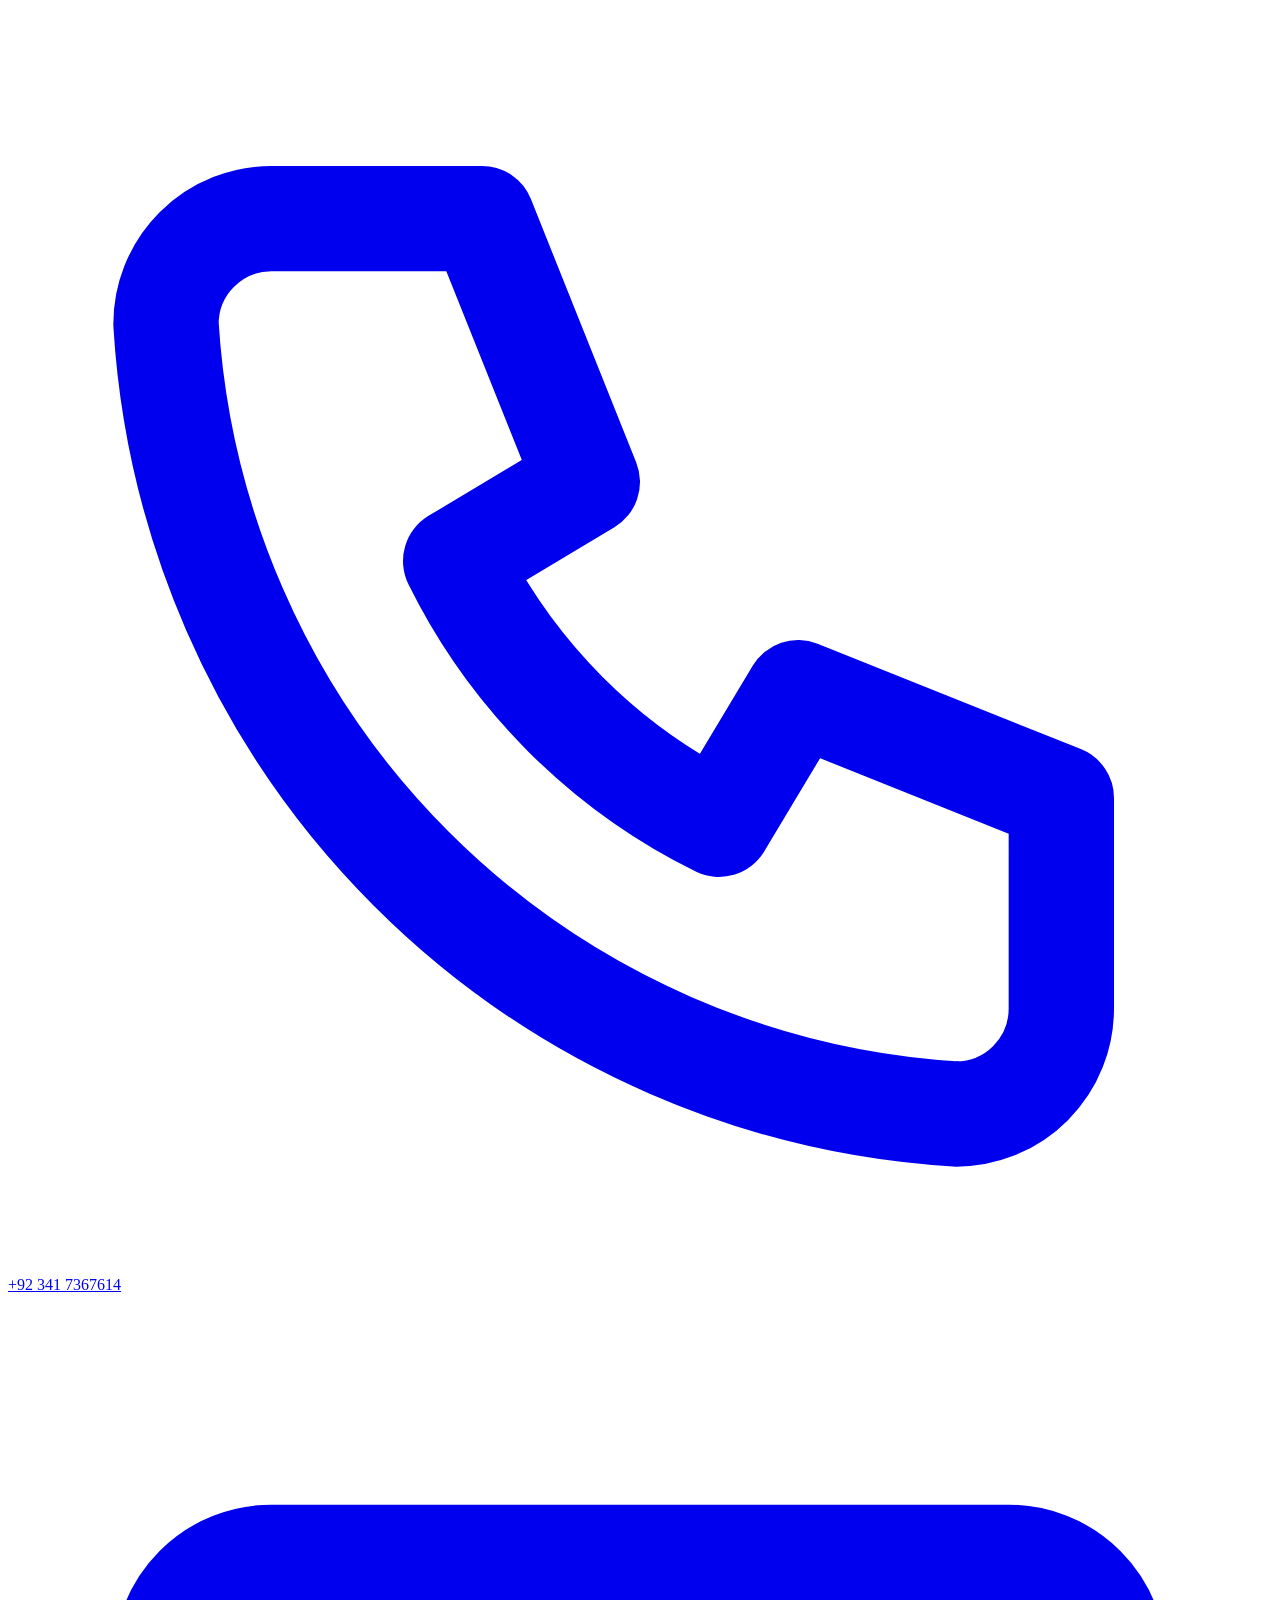
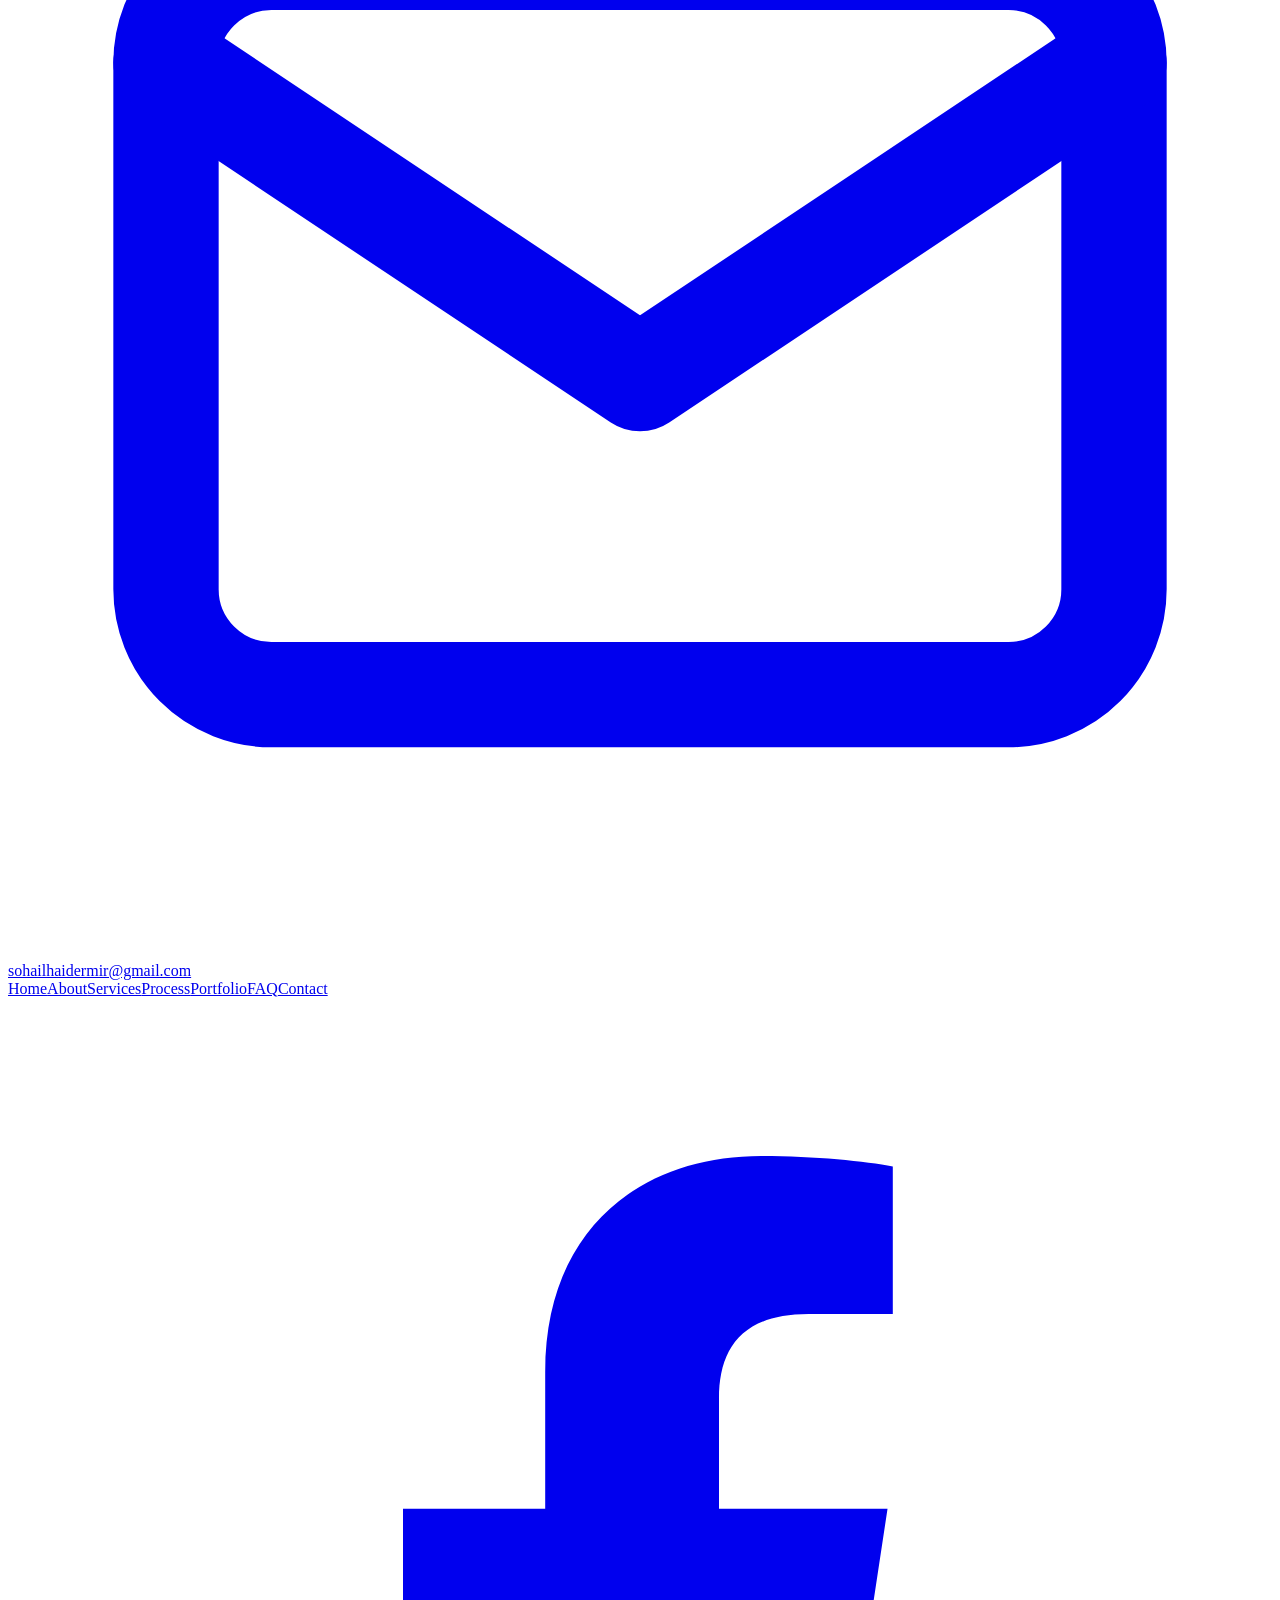
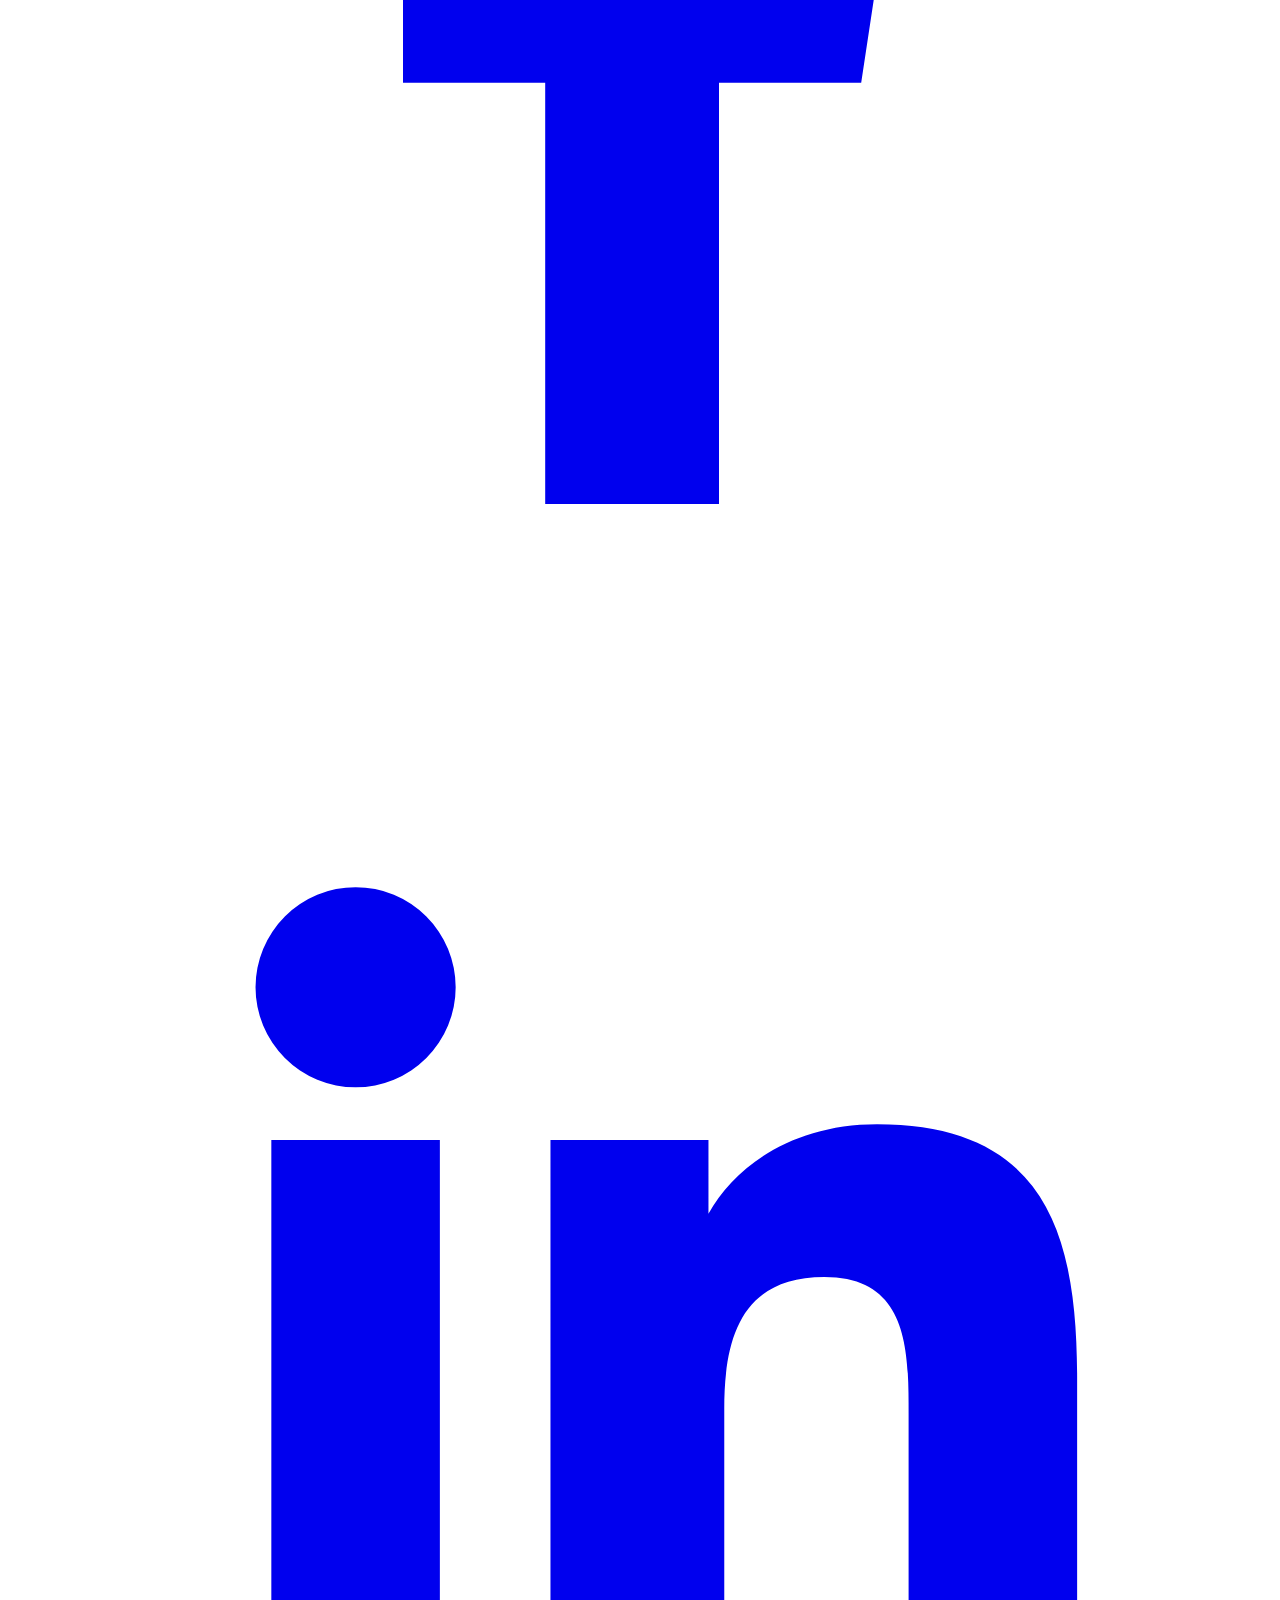
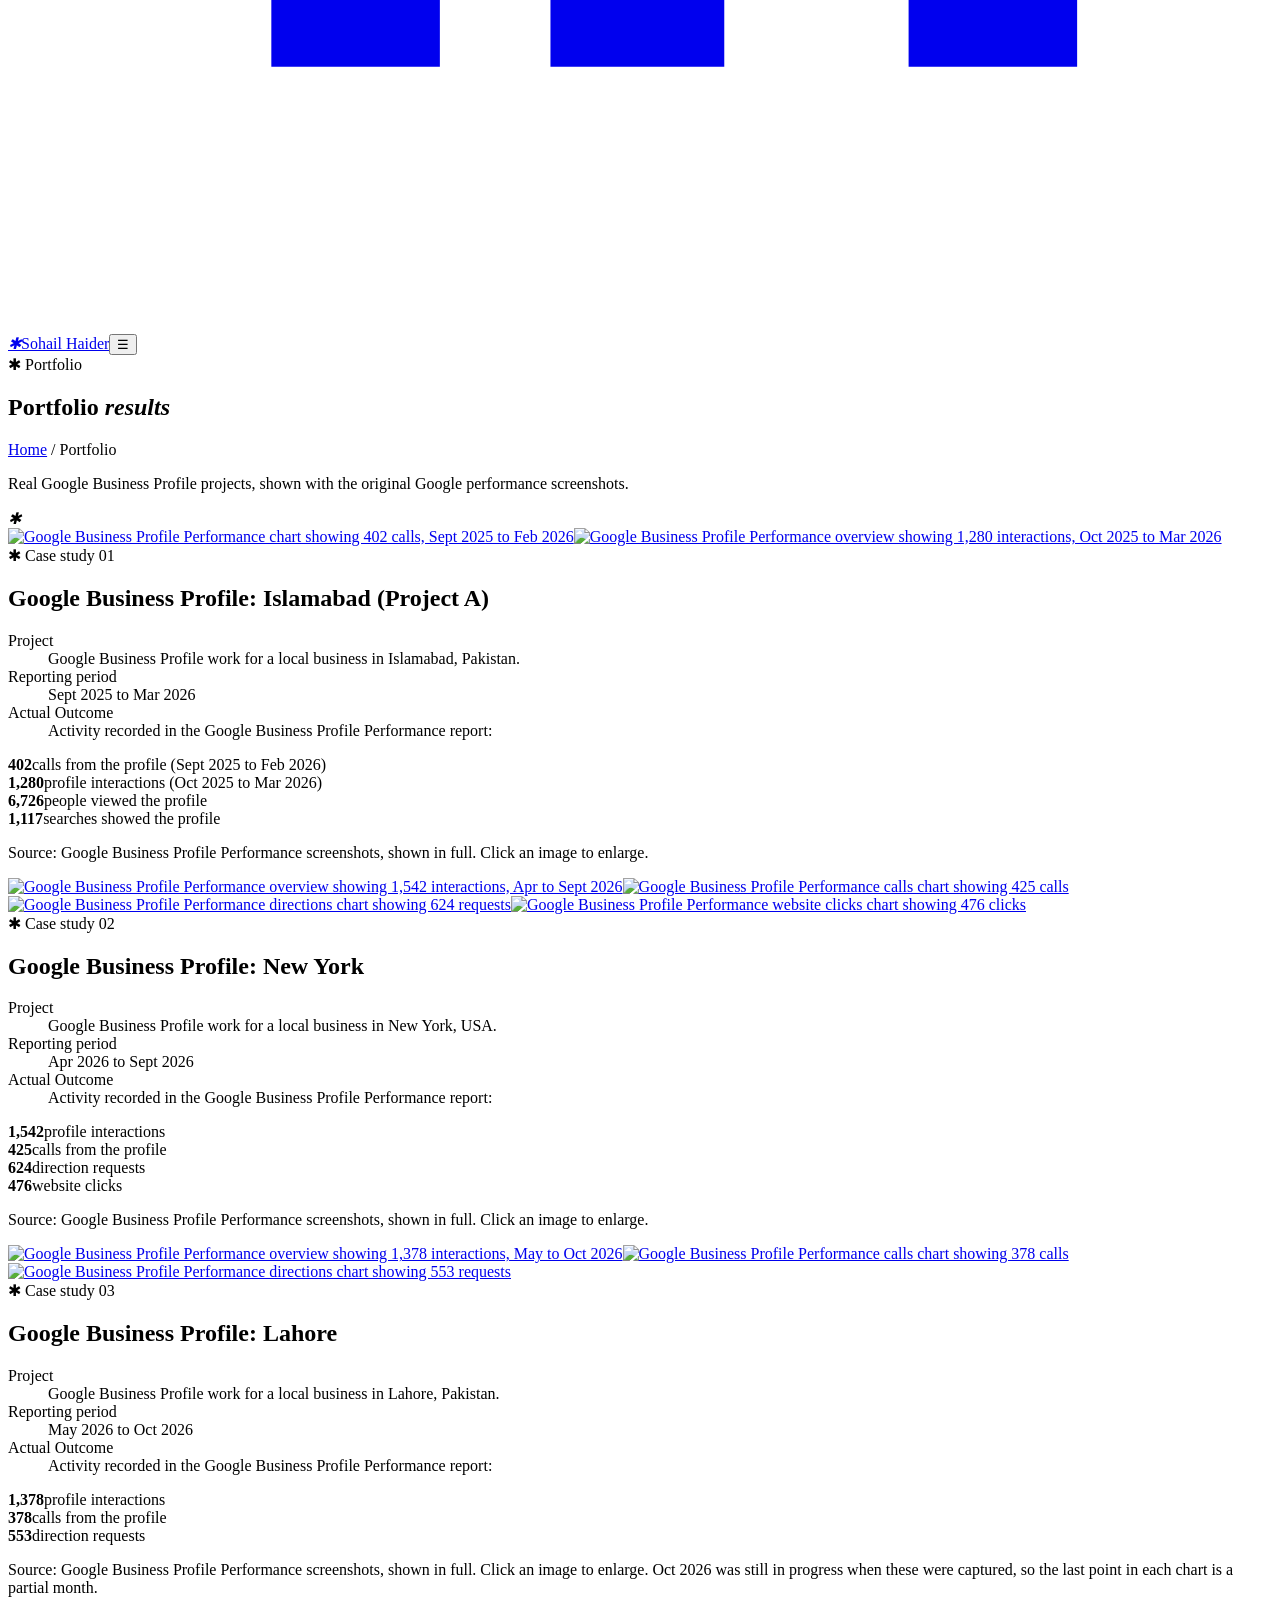
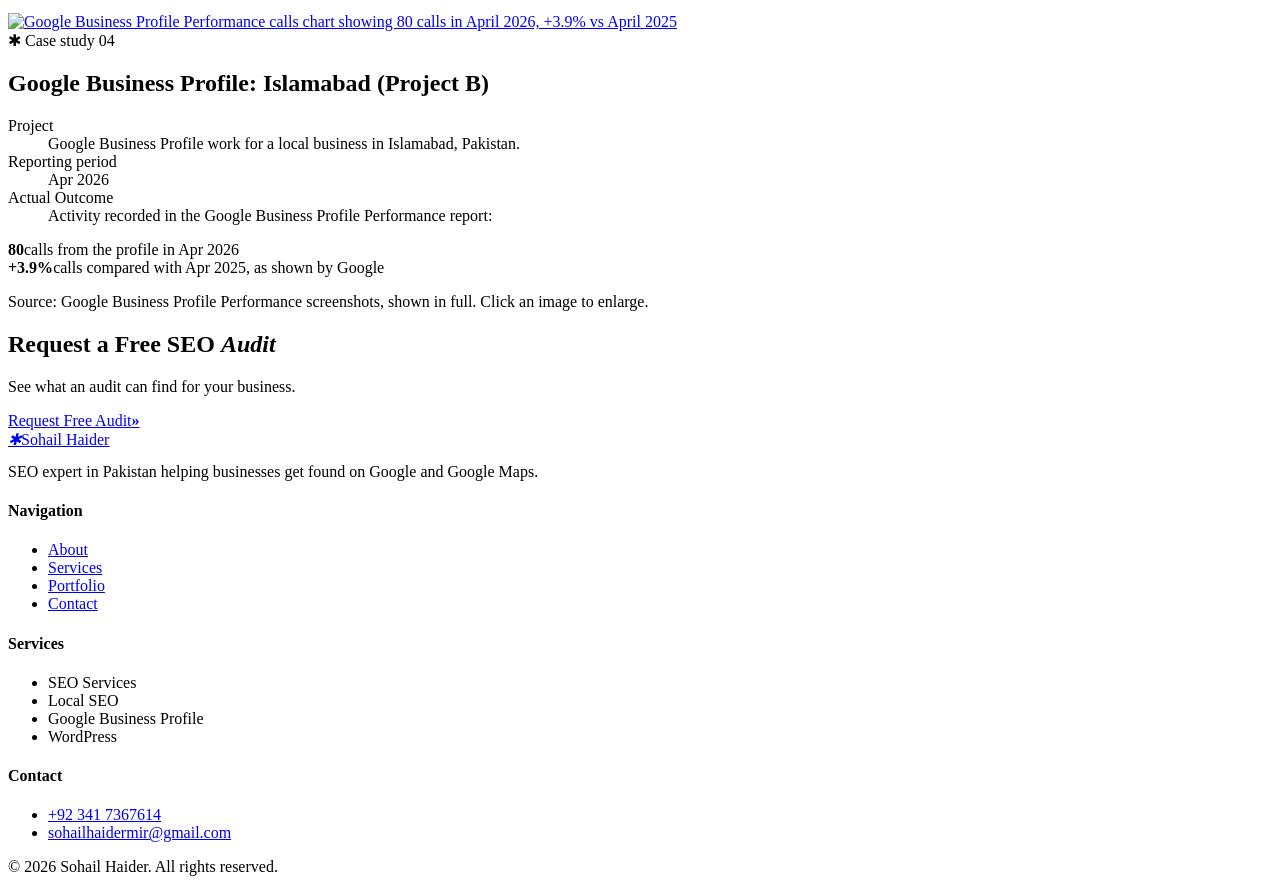
==== portfolio.html @ a4246d63 "Add files via upload" ====
<!DOCTYPE html><html lang="en"><head><meta charset="utf-8"><meta name="viewport" content="width=device-width,initial-scale=1"><title>Portfolio | Sohail Haider SEO & Local SEO</title><meta name="description" content="Google Business Profile case studies from Islamabad, New York and Lahore, with real Google performance screenshots, by Sohail Haider."><link rel="canonical" href="https://www.example.com/portfolio.html">
<meta property="og:type" content="website"><meta property="og:title" content="Portfolio | Sohail Haider SEO & Local SEO"><meta property="og:description" content="Google Business Profile case studies by Sohail Haider."><meta property="og:url" content="https://www.example.com/portfolio.html"><meta property="og:image" content="https://www.example.com/assets/hero-sohail.webp">
<link rel="icon" href="assets/favicon.png" type="image/png"><link rel="apple-touch-icon" href="assets/apple-touch-icon.png"><link rel="preconnect" href="https://fonts.googleapis.com"><link rel="preconnect" href="https://fonts.gstatic.com" crossorigin><link rel="stylesheet" href="https://fonts.googleapis.com/css2?family=Inter:wght@400;500;600;700&display=swap"><link rel="stylesheet" href="css/style.css"><script type="application/ld+json">{"@context": "https://schema.org", "@type": "Person", "name": "Sohail Haider", "jobTitle": "SEO & Local SEO Expert", "email": "sohailhaidermir@gmail.com", "telephone": "+92 341 7367614", "url": "https://www.example.com/", "sameAs": ["https://www.facebook.com/shaider.hayat", "https://www.linkedin.com/in/sohail-haider-392b01232/"]}</script></head><body id="top">
<div class="tb"><div class="wrap"><div class="tbl"><a href="tel:+923417367614"><svg viewBox="0 0 24 24" fill="none" stroke="currentColor" stroke-width="2" stroke-linecap="round" stroke-linejoin="round" aria-hidden="true"><path d="M5 4h4l2 5-2.5 1.5a11 11 0 0 0 5 5L15 13l5 2v4a2 2 0 0 1-2 2A16 16 0 0 1 3 6a2 2 0 0 1 2-2z"/></svg> +92 341 7367614</a><a href="mailto:sohailhaidermir@gmail.com"><svg viewBox="0 0 24 24" fill="none" stroke="currentColor" stroke-width="2" stroke-linecap="round" stroke-linejoin="round" aria-hidden="true"><rect x="3" y="5" width="18" height="14" rx="2"/><path d="m3 7 9 6 9-6"/></svg><span class="et">sohailhaidermir@gmail.com</span></a></div><nav id="nav"><a href="index.html">Home</a><a href="index.html#about">About</a><a href="index.html#services">Services</a><a href="index.html#process">Process</a><a class="on" href="portfolio.html">Portfolio</a><a href="index.html#faq">FAQ</a><a href="index.html#contact">Contact</a></nav><div class="soc"><a href="https://www.facebook.com/shaider.hayat" aria-label="Facebook" target="_blank" rel="noopener"><svg viewBox="0 0 24 24" fill="currentColor" stroke="none" aria-hidden="true"><path d="M13.5 21v-8h2.7l.5-3.3h-3.2V7.600c0-.9.4-1.600 1.700-1.600h1.600V3.200C16.300 3.100 15.300 3 14.300 3 12 3 10.200 4.400 10.200 7.100v2.600H7.500V13h2.700v8z"/></svg></a><a href="https://www.linkedin.com/in/sohail-haider-392b01232/" aria-label="LinkedIn" target="_blank" rel="noopener"><svg viewBox="0 0 24 24" fill="currentColor" stroke="none" aria-hidden="true"><path d="M5 9h3.2v10H5zM6.600 4.200a1.900 1.900 0 1 1 0 3.800 1.900 1.900 0 0 1 0-3.800zM10.300 9h3v1.400c.5-.9 1.600-1.700 3.200-1.700 3.200 0 3.800 2.100 3.800 4.800V19h-3.200v-4.800c0-1.200 0-2.600-1.600-2.600s-1.900 1.200-1.900 2.500V19h-3.300z"/></svg></a></div></div></div>
<header class="hdr"><div class="wrap bar"><a class="brand" href="index.html"><i>✱</i>Sohail Haider</a><button class="burger" aria-label="Menu">☰</button></div></header>
<main id="main"><section class="phero"><div class="wrap"><span class="pill">✱ Portfolio</span><h1>Portfolio <em>results</em></h1><p class="crumb"><a href="index.html">Home</a> / Portfolio</p><p class="lead">Real Google Business Profile projects, shown with the original Google performance screenshots.</p></div></section><section class="sec wh"><div class="dvd" aria-hidden="true"><span><i>✱</i></span></div><div class="wrap"><article class="case" id="islamabad-gbp"><div class="shots"><a class="w" href="assets/islamabad-gbp-calls.webp" target="_blank" rel="noopener"><img src="assets/islamabad-gbp-calls.webp" alt="Google Business Profile Performance chart showing 402 calls, Sept 2025 to Feb 2026" width="1100" height="572" ></a><a class="w" href="assets/islamabad-gbp-overview.webp" target="_blank" rel="noopener"><img src="assets/islamabad-gbp-overview.webp" alt="Google Business Profile Performance overview showing 1,280 interactions, Oct 2025 to Mar 2026" width="1100" height="758" ></a></div><div><span class="tag">✱ Case study 01</span><h2>Google Business Profile: Islamabad (Project A)</h2><dl><dt>Project</dt><dd>Google Business Profile work for a local business in Islamabad, Pakistan.</dd><dt>Reporting period</dt><dd>Sept 2025 to Mar 2026</dd><dt>Actual Outcome</dt><dd>Activity recorded in the Google Business Profile Performance report:</dd></dl><div class="stats"><div class="stat"><b>402</b><span>calls from the profile (Sept 2025 to Feb 2026)</span></div><div class="stat"><b>1,280</b><span>profile interactions (Oct 2025 to Mar 2026)</span></div><div class="stat"><b>6,726</b><span>people viewed the profile</span></div><div class="stat"><b>1,117</b><span>searches showed the profile</span></div></div><p class="src">Source: Google Business Profile Performance screenshots, shown in full. Click an image to enlarge. </p><!-- ADD when ready: Objective, Work Performed, Strategy / Approach --></div></article><article class="case" id="newyork-gbp"><div class="shots"><a class="w" href="assets/newyork-gbp-overview.webp" target="_blank" rel="noopener"><img src="assets/newyork-gbp-overview.webp" alt="Google Business Profile Performance overview showing 1,542 interactions, Apr to Sept 2026" width="1100" height="539" ></a><a class="" href="assets/newyork-gbp-calls.webp" target="_blank" rel="noopener"><img src="assets/newyork-gbp-calls.webp" alt="Google Business Profile Performance calls chart showing 425 calls" width="1100" height="515" ></a><a class="" href="assets/newyork-gbp-directions.webp" target="_blank" rel="noopener"><img src="assets/newyork-gbp-directions.webp" alt="Google Business Profile Performance directions chart showing 624 requests" width="1100" height="505" ></a><a class="" href="assets/newyork-gbp-website-clicks.webp" target="_blank" rel="noopener"><img src="assets/newyork-gbp-website-clicks.webp" alt="Google Business Profile Performance website clicks chart showing 476 clicks" width="1100" height="507" ></a></div><div><span class="tag">✱ Case study 02</span><h2>Google Business Profile: New York</h2><dl><dt>Project</dt><dd>Google Business Profile work for a local business in New York, USA.</dd><dt>Reporting period</dt><dd>Apr 2026 to Sept 2026</dd><dt>Actual Outcome</dt><dd>Activity recorded in the Google Business Profile Performance report:</dd></dl><div class="stats"><div class="stat"><b>1,542</b><span>profile interactions</span></div><div class="stat"><b>425</b><span>calls from the profile</span></div><div class="stat"><b>624</b><span>direction requests</span></div><div class="stat"><b>476</b><span>website clicks</span></div></div><p class="src">Source: Google Business Profile Performance screenshots, shown in full. Click an image to enlarge. </p><!-- ADD when ready: Objective, Work Performed, Strategy / Approach --></div></article><article class="case" id="lahore-gbp"><div class="shots"><a class="w" href="assets/lahore-gbp-overview.webp" target="_blank" rel="noopener"><img src="assets/lahore-gbp-overview.webp" alt="Google Business Profile Performance overview showing 1,378 interactions, May to Oct 2026" width="1100" height="663" ></a><a class="" href="assets/lahore-gbp-calls.webp" target="_blank" rel="noopener"><img src="assets/lahore-gbp-calls.webp" alt="Google Business Profile Performance calls chart showing 378 calls" width="1100" height="554" ></a><a class="" href="assets/lahore-gbp-directions.webp" target="_blank" rel="noopener"><img src="assets/lahore-gbp-directions.webp" alt="Google Business Profile Performance directions chart showing 553 requests" width="1100" height="542" ></a></div><div><span class="tag">✱ Case study 03</span><h2>Google Business Profile: Lahore</h2><dl><dt>Project</dt><dd>Google Business Profile work for a local business in Lahore, Pakistan.</dd><dt>Reporting period</dt><dd>May 2026 to Oct 2026</dd><dt>Actual Outcome</dt><dd>Activity recorded in the Google Business Profile Performance report:</dd></dl><div class="stats"><div class="stat"><b>1,378</b><span>profile interactions</span></div><div class="stat"><b>378</b><span>calls from the profile</span></div><div class="stat"><b>553</b><span>direction requests</span></div></div><p class="src">Source: Google Business Profile Performance screenshots, shown in full. Click an image to enlarge. Oct 2026 was still in progress when these were captured, so the last point in each chart is a partial month.</p><!-- ADD when ready: Objective, Work Performed, Strategy / Approach --></div></article><article class="case" id="islamabad-b-gbp"><div class="shots"><a class="w" href="assets/islamabad-b-gbp-calls.webp" target="_blank" rel="noopener"><img src="assets/islamabad-b-gbp-calls.webp" alt="Google Business Profile Performance calls chart showing 80 calls in April 2026, +3.9% vs April 2025" width="1100" height="527" ></a></div><div><span class="tag">✱ Case study 04</span><h2>Google Business Profile: Islamabad (Project B)</h2><dl><dt>Project</dt><dd>Google Business Profile work for a local business in Islamabad, Pakistan.</dd><dt>Reporting period</dt><dd>Apr 2026</dd><dt>Actual Outcome</dt><dd>Activity recorded in the Google Business Profile Performance report:</dd></dl><div class="stats"><div class="stat"><b>80</b><span>calls from the profile in Apr 2026</span></div><div class="stat"><b>+3.9%</b><span>calls compared with Apr 2025, as shown by Google</span></div></div><p class="src">Source: Google Business Profile Performance screenshots, shown in full. Click an image to enlarge. </p><!-- ADD when ready: Objective, Work Performed, Strategy / Approach --></div></article></div></section><section class="sec cr"><div class="wrap"><div class="cta2"><div><h2>Request a Free SEO <em>Audit</em></h2><p>See what an audit can find for your business.</p></div><a class="btn" href="index.html#contact"><span>Request Free Audit</span><b>»</b></a></div></div></section></main>
<footer><div class="wrap fg"><div><a class="brand" href="index.html"><i>✱</i>Sohail Haider</a><p style="margin-top:14px">SEO expert in Pakistan helping businesses get found on Google and Google Maps.</p></div><div><h4>Navigation</h4><ul><li><a href="index.html#about">About</a></li><li><a href="index.html#services">Services</a></li><li><a href="portfolio.html">Portfolio</a></li><li><a href="index.html#contact">Contact</a></li></ul></div><div><h4>Services</h4><ul><li>SEO Services</li><li>Local SEO</li><li>Google Business Profile</li><li>WordPress</li></ul></div><div><h4>Contact</h4><ul><li><a href="tel:+923417367614">+92 341 7367614</a></li><li><a href="mailto:sohailhaidermir@gmail.com">sohailhaidermir@gmail.com</a></li></ul></div></div><div class="wrap fc2">&copy; <span id="yr">2026</span> Sohail Haider. All rights reserved.</div></footer><script src="js/script.js" defer></script></body></html>
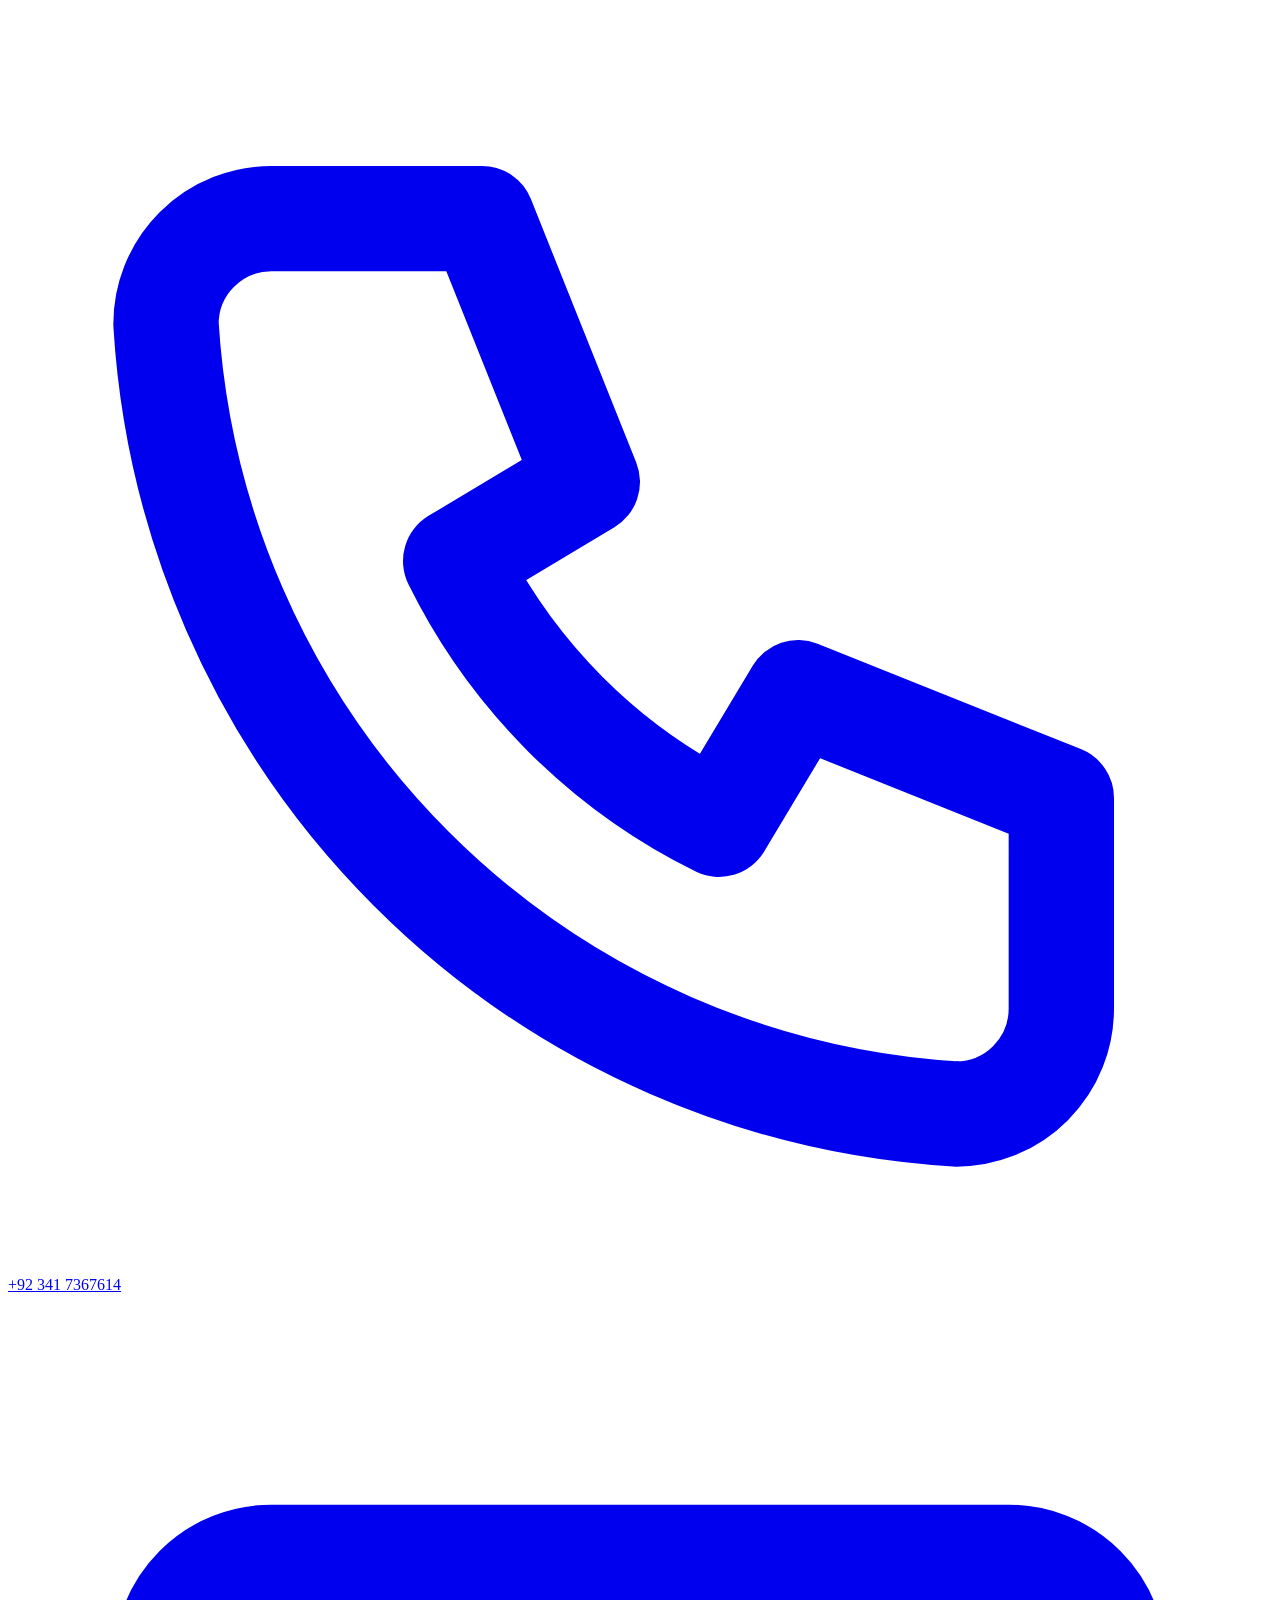
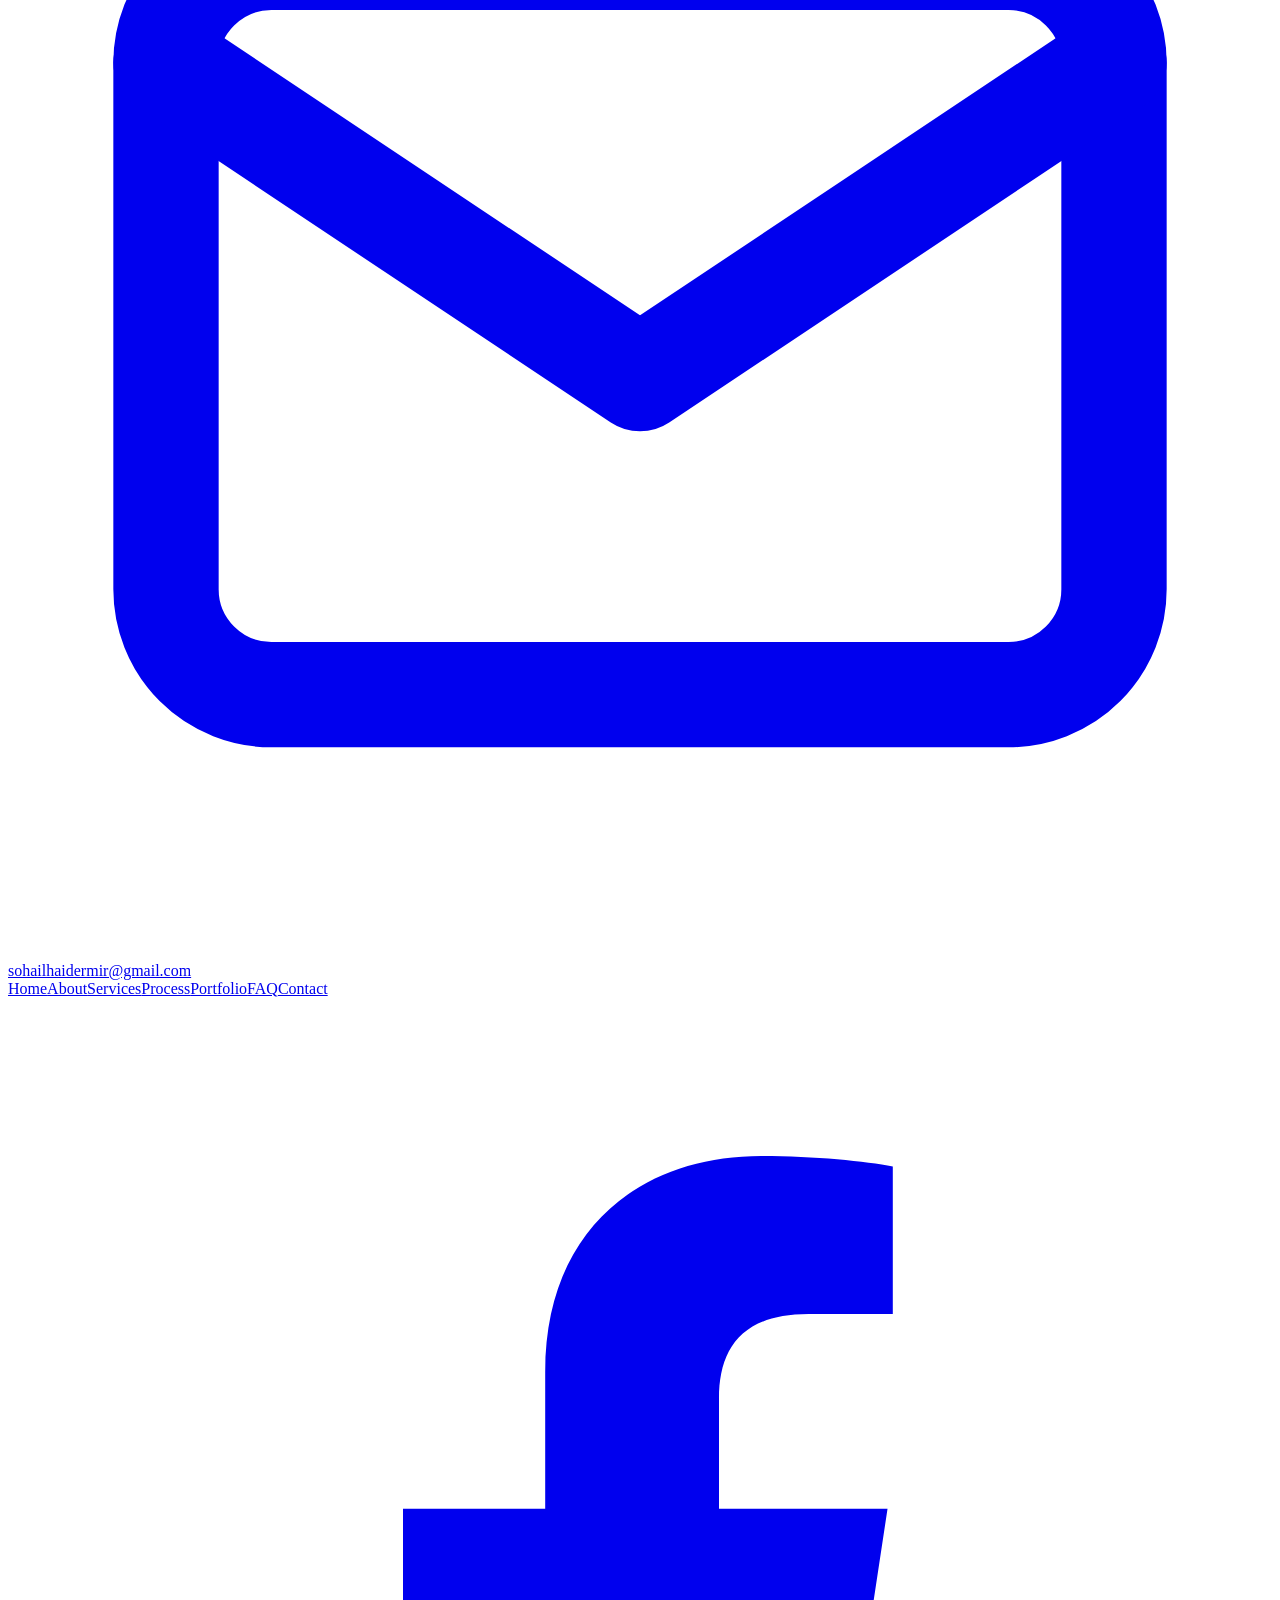
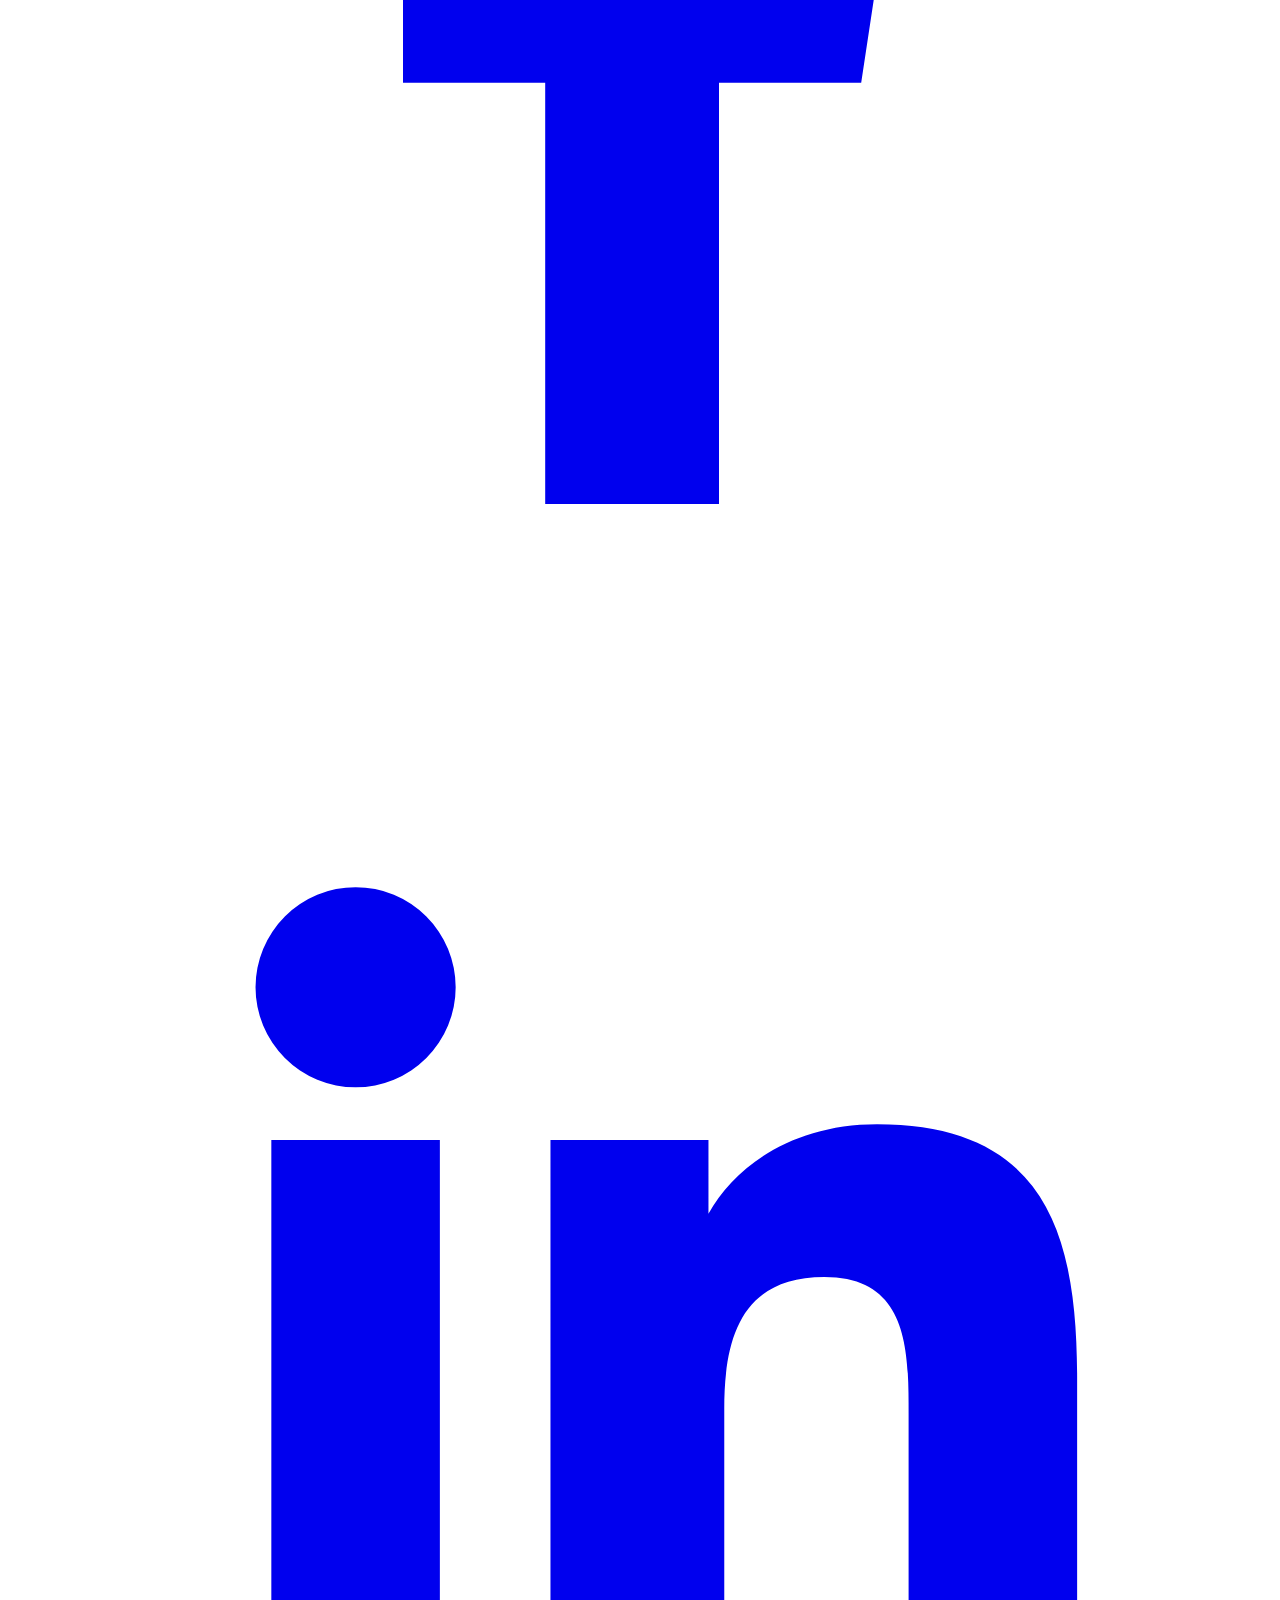
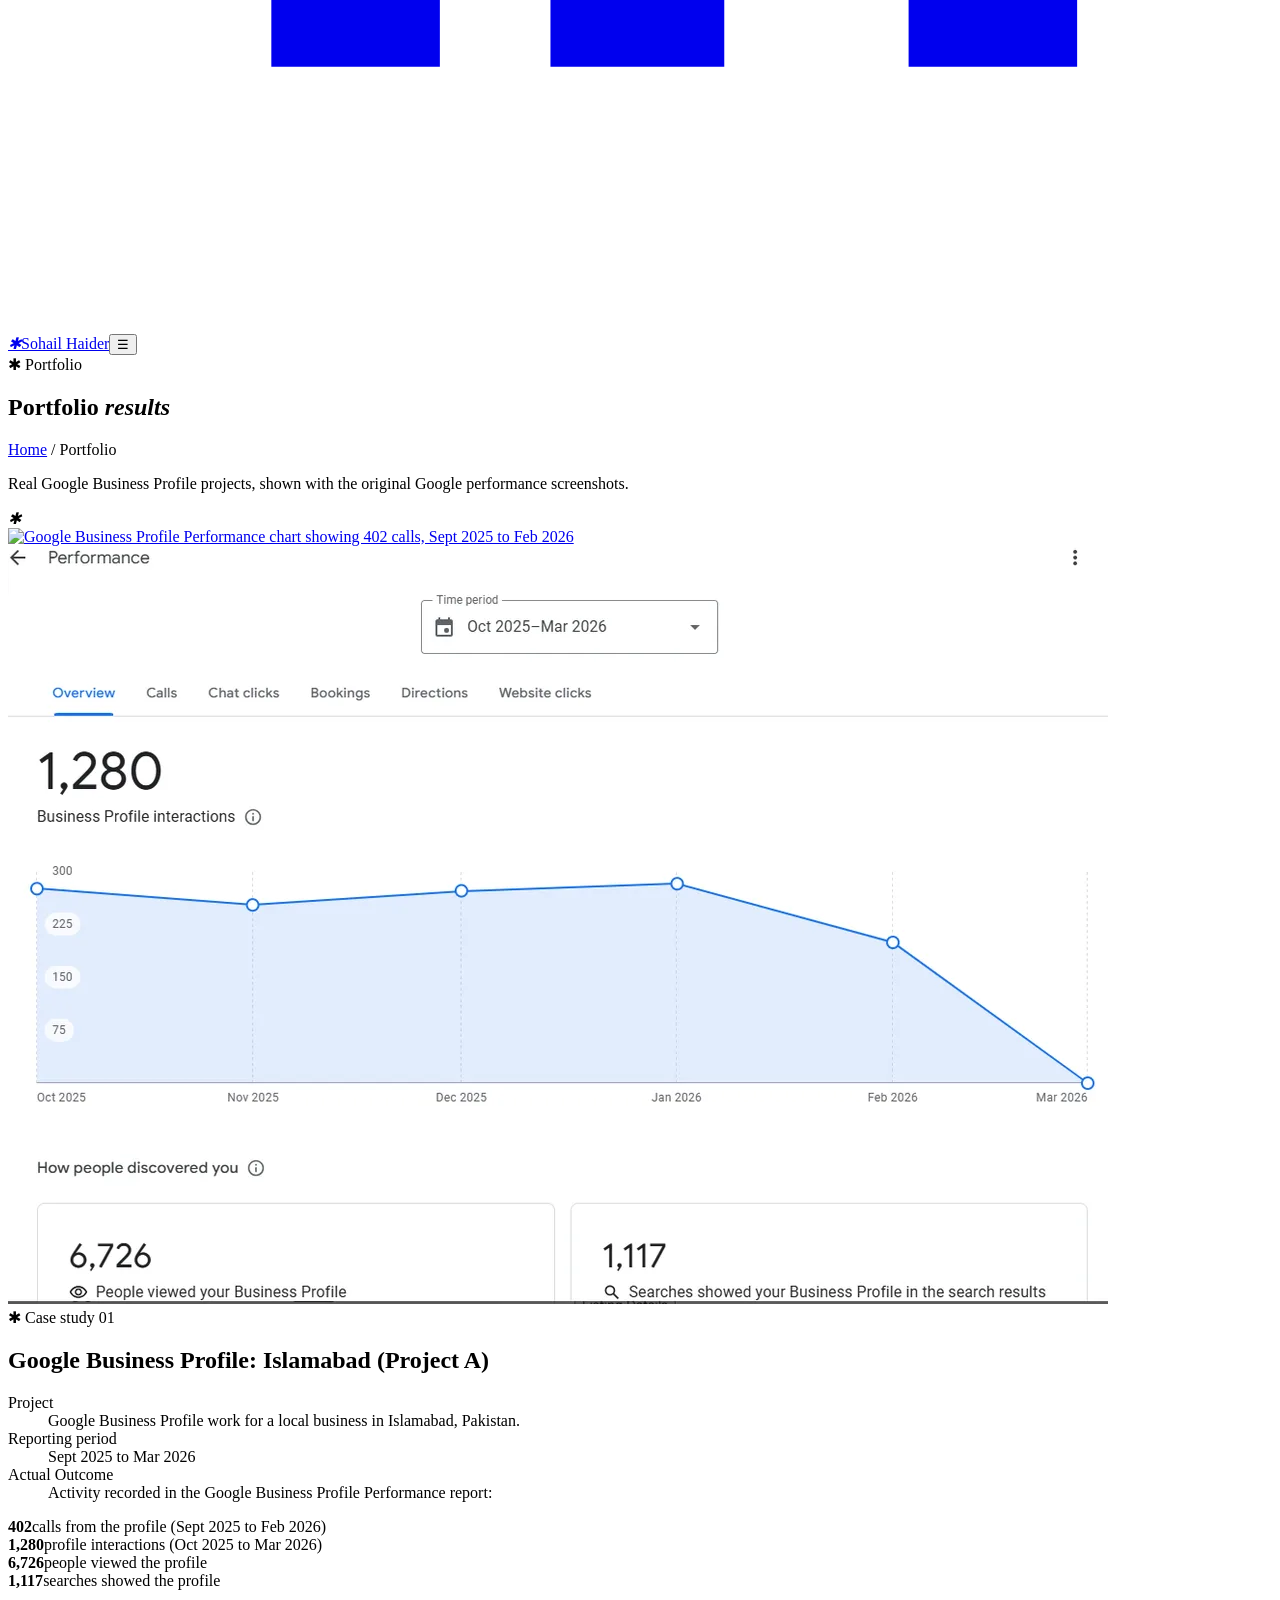
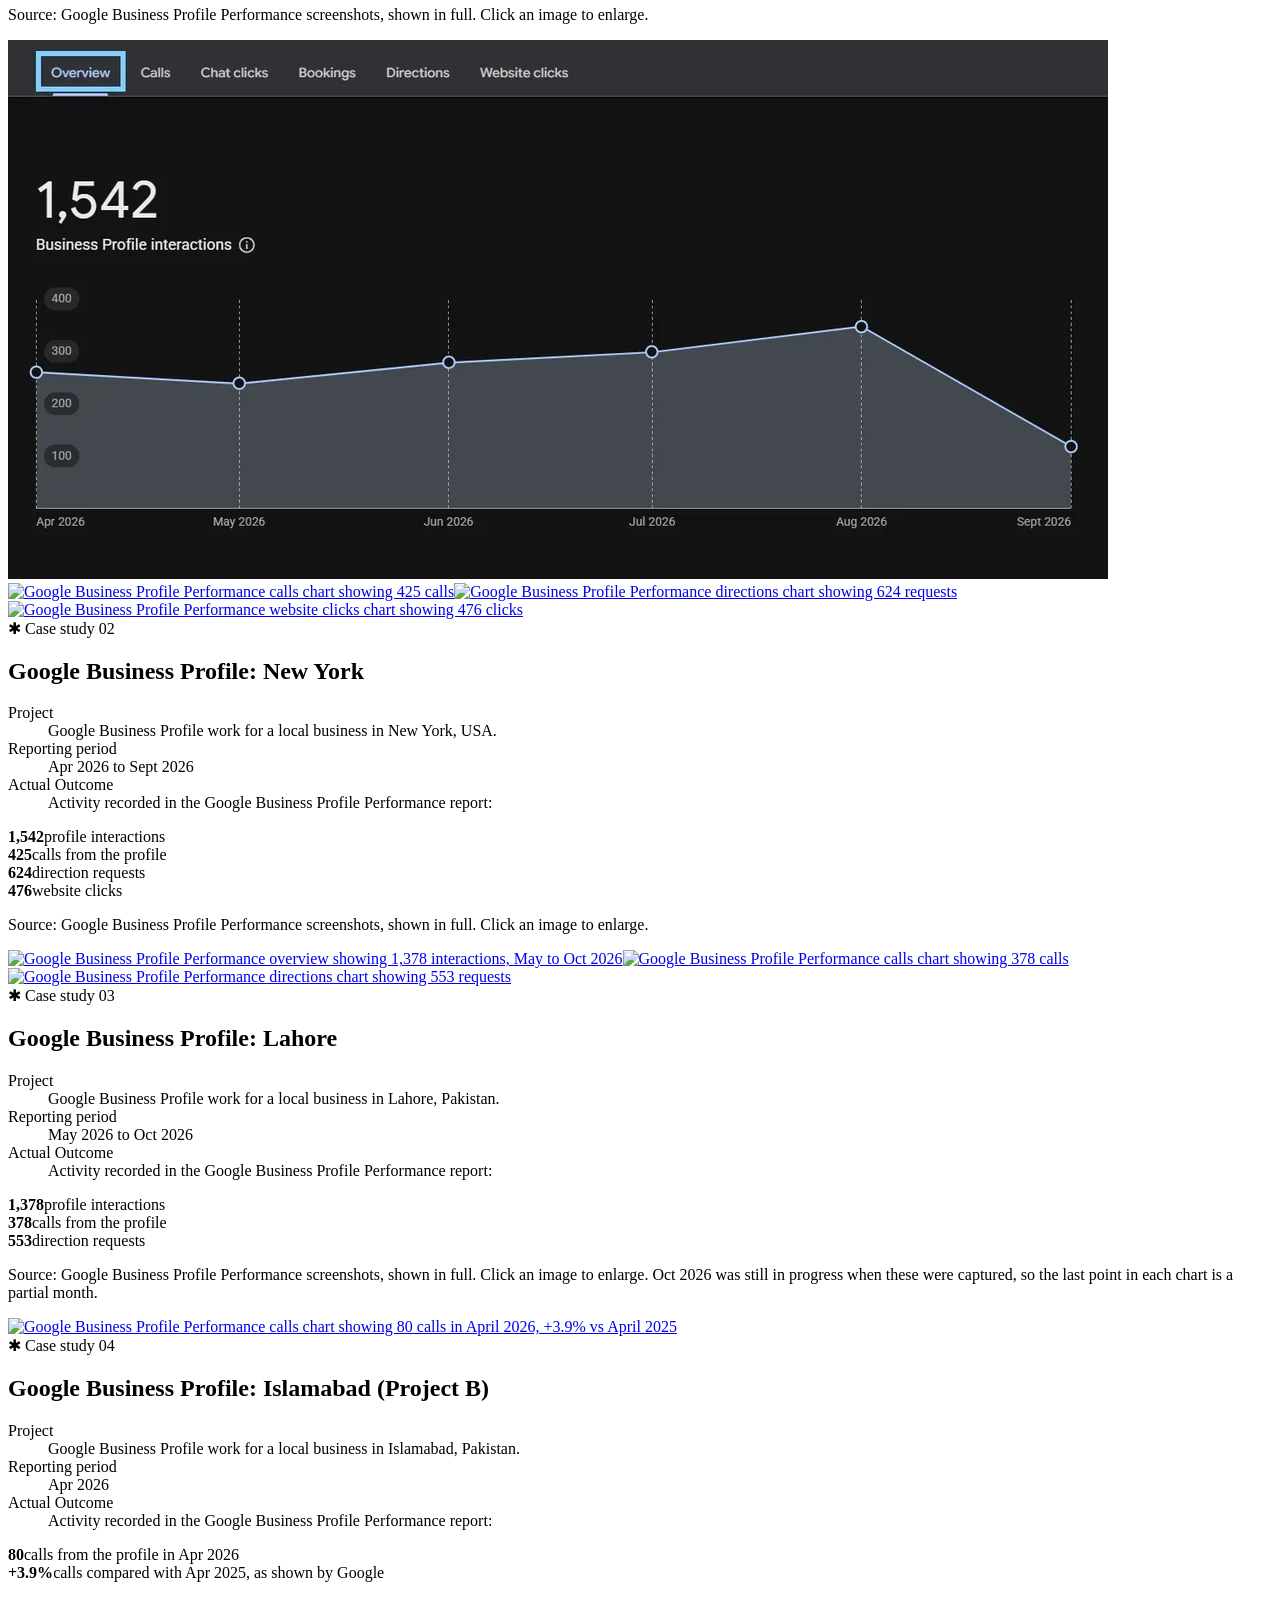
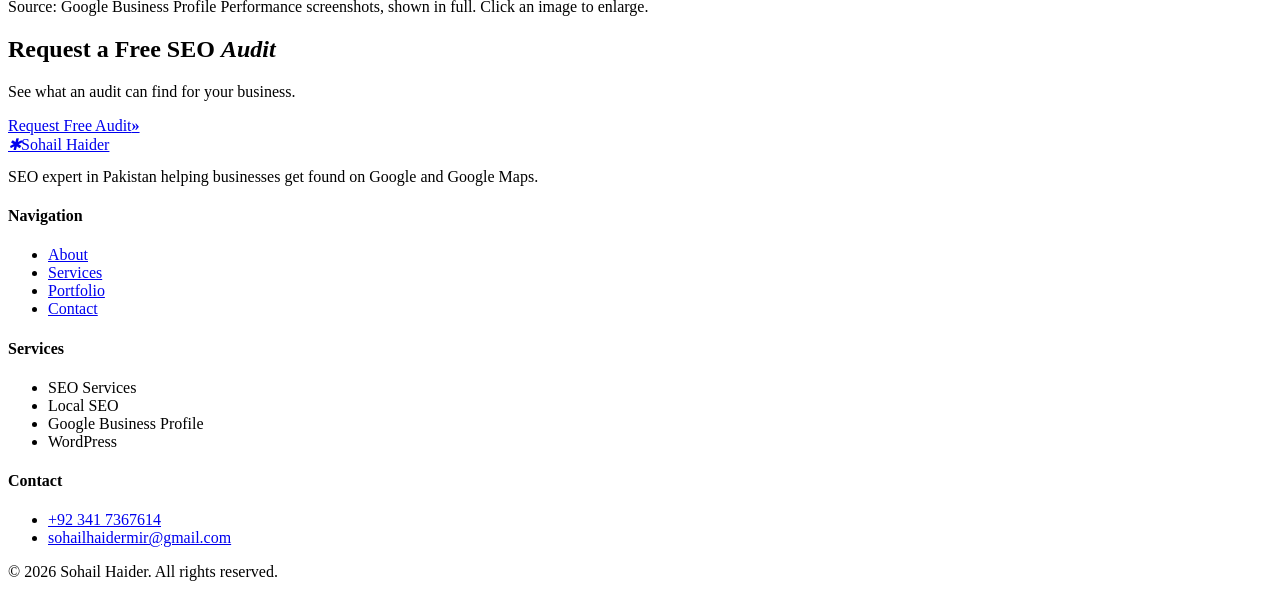
==== commit 8f7717f5: "Update portfolio.html" ====
--- a/portfolio.html
+++ b/portfolio.html
@@ -3,5 +3,5 @@
 <link rel="icon" href="assets/favicon.png" type="image/png"><link rel="apple-touch-icon" href="assets/apple-touch-icon.png"><link rel="preconnect" href="https://fonts.googleapis.com"><link rel="preconnect" href="https://fonts.gstatic.com" crossorigin><link rel="stylesheet" href="https://fonts.googleapis.com/css2?family=Inter:wght@400;500;600;700&display=swap"><link rel="stylesheet" href="css/style.css"><script type="application/ld+json">{"@context": "https://schema.org", "@type": "Person", "name": "Sohail Haider", "jobTitle": "SEO & Local SEO Expert", "email": "sohailhaidermir@gmail.com", "telephone": "+92 341 7367614", "url": "https://www.example.com/", "sameAs": ["https://www.facebook.com/shaider.hayat", "https://www.linkedin.com/in/sohail-haider-392b01232/"]}</script></head><body id="top">
 <div class="tb"><div class="wrap"><div class="tbl"><a href="tel:+923417367614"><svg viewBox="0 0 24 24" fill="none" stroke="currentColor" stroke-width="2" stroke-linecap="round" stroke-linejoin="round" aria-hidden="true"><path d="M5 4h4l2 5-2.5 1.5a11 11 0 0 0 5 5L15 13l5 2v4a2 2 0 0 1-2 2A16 16 0 0 1 3 6a2 2 0 0 1 2-2z"/></svg> +92 341 7367614</a><a href="mailto:sohailhaidermir@gmail.com"><svg viewBox="0 0 24 24" fill="none" stroke="currentColor" stroke-width="2" stroke-linecap="round" stroke-linejoin="round" aria-hidden="true"><rect x="3" y="5" width="18" height="14" rx="2"/><path d="m3 7 9 6 9-6"/></svg><span class="et">sohailhaidermir@gmail.com</span></a></div><nav id="nav"><a href="index.html">Home</a><a href="index.html#about">About</a><a href="index.html#services">Services</a><a href="index.html#process">Process</a><a class="on" href="portfolio.html">Portfolio</a><a href="index.html#faq">FAQ</a><a href="index.html#contact">Contact</a></nav><div class="soc"><a href="https://www.facebook.com/shaider.hayat" aria-label="Facebook" target="_blank" rel="noopener"><svg viewBox="0 0 24 24" fill="currentColor" stroke="none" aria-hidden="true"><path d="M13.5 21v-8h2.7l.5-3.3h-3.2V7.600c0-.9.4-1.600 1.700-1.600h1.600V3.200C16.300 3.100 15.300 3 14.300 3 12 3 10.200 4.400 10.200 7.100v2.600H7.500V13h2.700v8z"/></svg></a><a href="https://www.linkedin.com/in/sohail-haider-392b01232/" aria-label="LinkedIn" target="_blank" rel="noopener"><svg viewBox="0 0 24 24" fill="currentColor" stroke="none" aria-hidden="true"><path d="M5 9h3.2v10H5zM6.600 4.200a1.900 1.900 0 1 1 0 3.800 1.900 1.900 0 0 1 0-3.800zM10.300 9h3v1.400c.5-.9 1.600-1.700 3.200-1.700 3.200 0 3.800 2.100 3.800 4.800V19h-3.200v-4.800c0-1.200 0-2.600-1.600-2.600s-1.900 1.200-1.900 2.500V19h-3.300z"/></svg></a></div></div></div>
 <header class="hdr"><div class="wrap bar"><a class="brand" href="index.html"><i>✱</i>Sohail Haider</a><button class="burger" aria-label="Menu">☰</button></div></header>
-<main id="main"><section class="phero"><div class="wrap"><span class="pill">✱ Portfolio</span><h1>Portfolio <em>results</em></h1><p class="crumb"><a href="index.html">Home</a> / Portfolio</p><p class="lead">Real Google Business Profile projects, shown with the original Google performance screenshots.</p></div></section><section class="sec wh"><div class="dvd" aria-hidden="true"><span><i>✱</i></span></div><div class="wrap"><article class="case" id="islamabad-gbp"><div class="shots"><a class="w" href="assets/islamabad-gbp-calls.webp" target="_blank" rel="noopener"><img src="assets/islamabad-gbp-calls.webp" alt="Google Business Profile Performance chart showing 402 calls, Sept 2025 to Feb 2026" width="1100" height="572" ></a><a class="w" href="assets/islamabad-gbp-overview.webp" target="_blank" rel="noopener"><img src="assets/islamabad-gbp-overview.webp" alt="Google Business Profile Performance overview showing 1,280 interactions, Oct 2025 to Mar 2026" width="1100" height="758" ></a></div><div><span class="tag">✱ Case study 01</span><h2>Google Business Profile: Islamabad (Project A)</h2><dl><dt>Project</dt><dd>Google Business Profile work for a local business in Islamabad, Pakistan.</dd><dt>Reporting period</dt><dd>Sept 2025 to Mar 2026</dd><dt>Actual Outcome</dt><dd>Activity recorded in the Google Business Profile Performance report:</dd></dl><div class="stats"><div class="stat"><b>402</b><span>calls from the profile (Sept 2025 to Feb 2026)</span></div><div class="stat"><b>1,280</b><span>profile interactions (Oct 2025 to Mar 2026)</span></div><div class="stat"><b>6,726</b><span>people viewed the profile</span></div><div class="stat"><b>1,117</b><span>searches showed the profile</span></div></div><p class="src">Source: Google Business Profile Performance screenshots, shown in full. Click an image to enlarge. </p><!-- ADD when ready: Objective, Work Performed, Strategy / Approach --></div></article><article class="case" id="newyork-gbp"><div class="shots"><a class="w" href="assets/newyork-gbp-overview.webp" target="_blank" rel="noopener"><img src="assets/newyork-gbp-overview.webp" alt="Google Business Profile Performance overview showing 1,542 interactions, Apr to Sept 2026" width="1100" height="539" ></a><a class="" href="assets/newyork-gbp-calls.webp" target="_blank" rel="noopener"><img src="assets/newyork-gbp-calls.webp" alt="Google Business Profile Performance calls chart showing 425 calls" width="1100" height="515" ></a><a class="" href="assets/newyork-gbp-directions.webp" target="_blank" rel="noopener"><img src="assets/newyork-gbp-directions.webp" alt="Google Business Profile Performance directions chart showing 624 requests" width="1100" height="505" ></a><a class="" href="assets/newyork-gbp-website-clicks.webp" target="_blank" rel="noopener"><img src="assets/newyork-gbp-website-clicks.webp" alt="Google Business Profile Performance website clicks chart showing 476 clicks" width="1100" height="507" ></a></div><div><span class="tag">✱ Case study 02</span><h2>Google Business Profile: New York</h2><dl><dt>Project</dt><dd>Google Business Profile work for a local business in New York, USA.</dd><dt>Reporting period</dt><dd>Apr 2026 to Sept 2026</dd><dt>Actual Outcome</dt><dd>Activity recorded in the Google Business Profile Performance report:</dd></dl><div class="stats"><div class="stat"><b>1,542</b><span>profile interactions</span></div><div class="stat"><b>425</b><span>calls from the profile</span></div><div class="stat"><b>624</b><span>direction requests</span></div><div class="stat"><b>476</b><span>website clicks</span></div></div><p class="src">Source: Google Business Profile Performance screenshots, shown in full. Click an image to enlarge. </p><!-- ADD when ready: Objective, Work Performed, Strategy / Approach --></div></article><article class="case" id="lahore-gbp"><div class="shots"><a class="w" href="assets/lahore-gbp-overview.webp" target="_blank" rel="noopener"><img src="assets/lahore-gbp-overview.webp" alt="Google Business Profile Performance overview showing 1,378 interactions, May to Oct 2026" width="1100" height="663" ></a><a class="" href="assets/lahore-gbp-calls.webp" target="_blank" rel="noopener"><img src="assets/lahore-gbp-calls.webp" alt="Google Business Profile Performance calls chart showing 378 calls" width="1100" height="554" ></a><a class="" href="assets/lahore-gbp-directions.webp" target="_blank" rel="noopener"><img src="assets/lahore-gbp-directions.webp" alt="Google Business Profile Performance directions chart showing 553 requests" width="1100" height="542" ></a></div><div><span class="tag">✱ Case study 03</span><h2>Google Business Profile: Lahore</h2><dl><dt>Project</dt><dd>Google Business Profile work for a local business in Lahore, Pakistan.</dd><dt>Reporting period</dt><dd>May 2026 to Oct 2026</dd><dt>Actual Outcome</dt><dd>Activity recorded in the Google Business Profile Performance report:</dd></dl><div class="stats"><div class="stat"><b>1,378</b><span>profile interactions</span></div><div class="stat"><b>378</b><span>calls from the profile</span></div><div class="stat"><b>553</b><span>direction requests</span></div></div><p class="src">Source: Google Business Profile Performance screenshots, shown in full. Click an image to enlarge. Oct 2026 was still in progress when these were captured, so the last point in each chart is a partial month.</p><!-- ADD when ready: Objective, Work Performed, Strategy / Approach --></div></article><article class="case" id="islamabad-b-gbp"><div class="shots"><a class="w" href="assets/islamabad-b-gbp-calls.webp" target="_blank" rel="noopener"><img src="assets/islamabad-b-gbp-calls.webp" alt="Google Business Profile Performance calls chart showing 80 calls in April 2026, +3.9% vs April 2025" width="1100" height="527" ></a></div><div><span class="tag">✱ Case study 04</span><h2>Google Business Profile: Islamabad (Project B)</h2><dl><dt>Project</dt><dd>Google Business Profile work for a local business in Islamabad, Pakistan.</dd><dt>Reporting period</dt><dd>Apr 2026</dd><dt>Actual Outcome</dt><dd>Activity recorded in the Google Business Profile Performance report:</dd></dl><div class="stats"><div class="stat"><b>80</b><span>calls from the profile in Apr 2026</span></div><div class="stat"><b>+3.9%</b><span>calls compared with Apr 2025, as shown by Google</span></div></div><p class="src">Source: Google Business Profile Performance screenshots, shown in full. Click an image to enlarge. </p><!-- ADD when ready: Objective, Work Performed, Strategy / Approach --></div></article></div></section><section class="sec cr"><div class="wrap"><div class="cta2"><div><h2>Request a Free SEO <em>Audit</em></h2><p>See what an audit can find for your business.</p></div><a class="btn" href="index.html#contact"><span>Request Free Audit</span><b>»</b></a></div></div></section></main>
-<footer><div class="wrap fg"><div><a class="brand" href="index.html"><i>✱</i>Sohail Haider</a><p style="margin-top:14px">SEO expert in Pakistan helping businesses get found on Google and Google Maps.</p></div><div><h4>Navigation</h4><ul><li><a href="index.html#about">About</a></li><li><a href="index.html#services">Services</a></li><li><a href="portfolio.html">Portfolio</a></li><li><a href="index.html#contact">Contact</a></li></ul></div><div><h4>Services</h4><ul><li>SEO Services</li><li>Local SEO</li><li>Google Business Profile</li><li>WordPress</li></ul></div><div><h4>Contact</h4><ul><li><a href="tel:+923417367614">+92 341 7367614</a></li><li><a href="mailto:sohailhaidermir@gmail.com">sohailhaidermir@gmail.com</a></li></ul></div></div><div class="wrap fc2">&copy; <span id="yr">2026</span> Sohail Haider. All rights reserved.</div></footer><script src="js/script.js" defer></script></body></html>+<main id="main"><section class="phero"><div class="wrap"><span class="pill">✱ Portfolio</span><h1>Portfolio <em>results</em></h1><p class="crumb"><a href="index.html">Home</a> / Portfolio</p><p class="lead">Real Google Business Profile projects, shown with the original Google performance screenshots.</p></div></section><section class="sec wh"><div class="dvd" aria-hidden="true"><span><i>✱</i></span></div><div class="wrap"><article class="case" id="islamabad-gbp"><div class="shots"><a class="w" href="assets/islamabad-gbp-calls.webp" target="_blank" rel="noopener"><img src="assets/islamabad-gbp-calls.webp" alt="Google Business Profile Performance chart showing 402 calls, Sept 2025 to Feb 2026" width="1100" height="572" ></a><a class="w" href="islamabad-gbp-overview.webp" target="_blank" rel="noopener"><img src="islamabad-gbp-overview.webp" alt="Google Business Profile Performance overview showing 1,280 interactions, Oct 2025 to Mar 2026" width="1100" height="758" ></a></div><div><span class="tag">✱ Case study 01</span><h2>Google Business Profile: Islamabad (Project A)</h2><dl><dt>Project</dt><dd>Google Business Profile work for a local business in Islamabad, Pakistan.</dd><dt>Reporting period</dt><dd>Sept 2025 to Mar 2026</dd><dt>Actual Outcome</dt><dd>Activity recorded in the Google Business Profile Performance report:</dd></dl><div class="stats"><div class="stat"><b>402</b><span>calls from the profile (Sept 2025 to Feb 2026)</span></div><div class="stat"><b>1,280</b><span>profile interactions (Oct 2025 to Mar 2026)</span></div><div class="stat"><b>6,726</b><span>people viewed the profile</span></div><div class="stat"><b>1,117</b><span>searches showed the profile</span></div></div><p class="src">Source: Google Business Profile Performance screenshots, shown in full. Click an image to enlarge. </p><!-- ADD when ready: Objective, Work Performed, Strategy / Approach --></div></article><article class="case" id="newyork-gbp"><div class="shots"><a class="w" href="newyork-gbp-overview.webp" target="_blank" rel="noopener"><img src="newyork-gbp-overview.webp" alt="Google Business Profile Performance overview showing 1,542 interactions, Apr to Sept 2026" width="1100" height="539" ></a><a class="" href="assets/newyork-gbp-calls.webp" target="_blank" rel="noopener"><img src="assets/newyork-gbp-calls.webp" alt="Google Business Profile Performance calls chart showing 425 calls" width="1100" height="515" ></a><a class="" href="assets/newyork-gbp-directions.webp" target="_blank" rel="noopener"><img src="assets/newyork-gbp-directions.webp" alt="Google Business Profile Performance directions chart showing 624 requests" width="1100" height="505" ></a><a class="" href="assets/newyork-gbp-website-clicks.webp" target="_blank" rel="noopener"><img src="assets/newyork-gbp-website-clicks.webp" alt="Google Business Profile Performance website clicks chart showing 476 clicks" width="1100" height="507" ></a></div><div><span class="tag">✱ Case study 02</span><h2>Google Business Profile: New York</h2><dl><dt>Project</dt><dd>Google Business Profile work for a local business in New York, USA.</dd><dt>Reporting period</dt><dd>Apr 2026 to Sept 2026</dd><dt>Actual Outcome</dt><dd>Activity recorded in the Google Business Profile Performance report:</dd></dl><div class="stats"><div class="stat"><b>1,542</b><span>profile interactions</span></div><div class="stat"><b>425</b><span>calls from the profile</span></div><div class="stat"><b>624</b><span>direction requests</span></div><div class="stat"><b>476</b><span>website clicks</span></div></div><p class="src">Source: Google Business Profile Performance screenshots, shown in full. Click an image to enlarge. </p><!-- ADD when ready: Objective, Work Performed, Strategy / Approach --></div></article><article class="case" id="lahore-gbp"><div class="shots"><a class="w" href="lahore-gbp-overview.webp" target="_blank" rel="noopener"><img src="assets/lahore-gbp-overview.webp" alt="Google Business Profile Performance overview showing 1,378 interactions, May to Oct 2026" width="1100" height="663" ></a><a class="" href="assets/lahore-gbp-calls.webp" target="_blank" rel="noopener"><img src="assets/lahore-gbp-calls.webp" alt="Google Business Profile Performance calls chart showing 378 calls" width="1100" height="554" ></a><a class="" href="assets/lahore-gbp-directions.webp" target="_blank" rel="noopener"><img src="assets/lahore-gbp-directions.webp" alt="Google Business Profile Performance directions chart showing 553 requests" width="1100" height="542" ></a></div><div><span class="tag">✱ Case study 03</span><h2>Google Business Profile: Lahore</h2><dl><dt>Project</dt><dd>Google Business Profile work for a local business in Lahore, Pakistan.</dd><dt>Reporting period</dt><dd>May 2026 to Oct 2026</dd><dt>Actual Outcome</dt><dd>Activity recorded in the Google Business Profile Performance report:</dd></dl><div class="stats"><div class="stat"><b>1,378</b><span>profile interactions</span></div><div class="stat"><b>378</b><span>calls from the profile</span></div><div class="stat"><b>553</b><span>direction requests</span></div></div><p class="src">Source: Google Business Profile Performance screenshots, shown in full. Click an image to enlarge. Oct 2026 was still in progress when these were captured, so the last point in each chart is a partial month.</p><!-- ADD when ready: Objective, Work Performed, Strategy / Approach --></div></article><article class="case" id="islamabad-b-gbp"><div class="shots"><a class="w" href="assets/islamabad-b-gbp-calls.webp" target="_blank" rel="noopener"><img src="assets/islamabad-b-gbp-calls.webp" alt="Google Business Profile Performance calls chart showing 80 calls in April 2026, +3.9% vs April 2025" width="1100" height="527" ></a></div><div><span class="tag">✱ Case study 04</span><h2>Google Business Profile: Islamabad (Project B)</h2><dl><dt>Project</dt><dd>Google Business Profile work for a local business in Islamabad, Pakistan.</dd><dt>Reporting period</dt><dd>Apr 2026</dd><dt>Actual Outcome</dt><dd>Activity recorded in the Google Business Profile Performance report:</dd></dl><div class="stats"><div class="stat"><b>80</b><span>calls from the profile in Apr 2026</span></div><div class="stat"><b>+3.9%</b><span>calls compared with Apr 2025, as shown by Google</span></div></div><p class="src">Source: Google Business Profile Performance screenshots, shown in full. Click an image to enlarge. </p><!-- ADD when ready: Objective, Work Performed, Strategy / Approach --></div></article></div></section><section class="sec cr"><div class="wrap"><div class="cta2"><div><h2>Request a Free SEO <em>Audit</em></h2><p>See what an audit can find for your business.</p></div><a class="btn" href="index.html#contact"><span>Request Free Audit</span><b>»</b></a></div></div></section></main>
+<footer><div class="wrap fg"><div><a class="brand" href="index.html"><i>✱</i>Sohail Haider</a><p style="margin-top:14px">SEO expert in Pakistan helping businesses get found on Google and Google Maps.</p></div><div><h4>Navigation</h4><ul><li><a href="index.html#about">About</a></li><li><a href="index.html#services">Services</a></li><li><a href="portfolio.html">Portfolio</a></li><li><a href="index.html#contact">Contact</a></li></ul></div><div><h4>Services</h4><ul><li>SEO Services</li><li>Local SEO</li><li>Google Business Profile</li><li>WordPress</li></ul></div><div><h4>Contact</h4><ul><li><a href="tel:+923417367614">+92 341 7367614</a></li><li><a href="mailto:sohailhaidermir@gmail.com">sohailhaidermir@gmail.com</a></li></ul></div></div><div class="wrap fc2">&copy; <span id="yr">2026</span> Sohail Haider. All rights reserved.</div></footer><script src="js/script.js" defer></script></body></html>
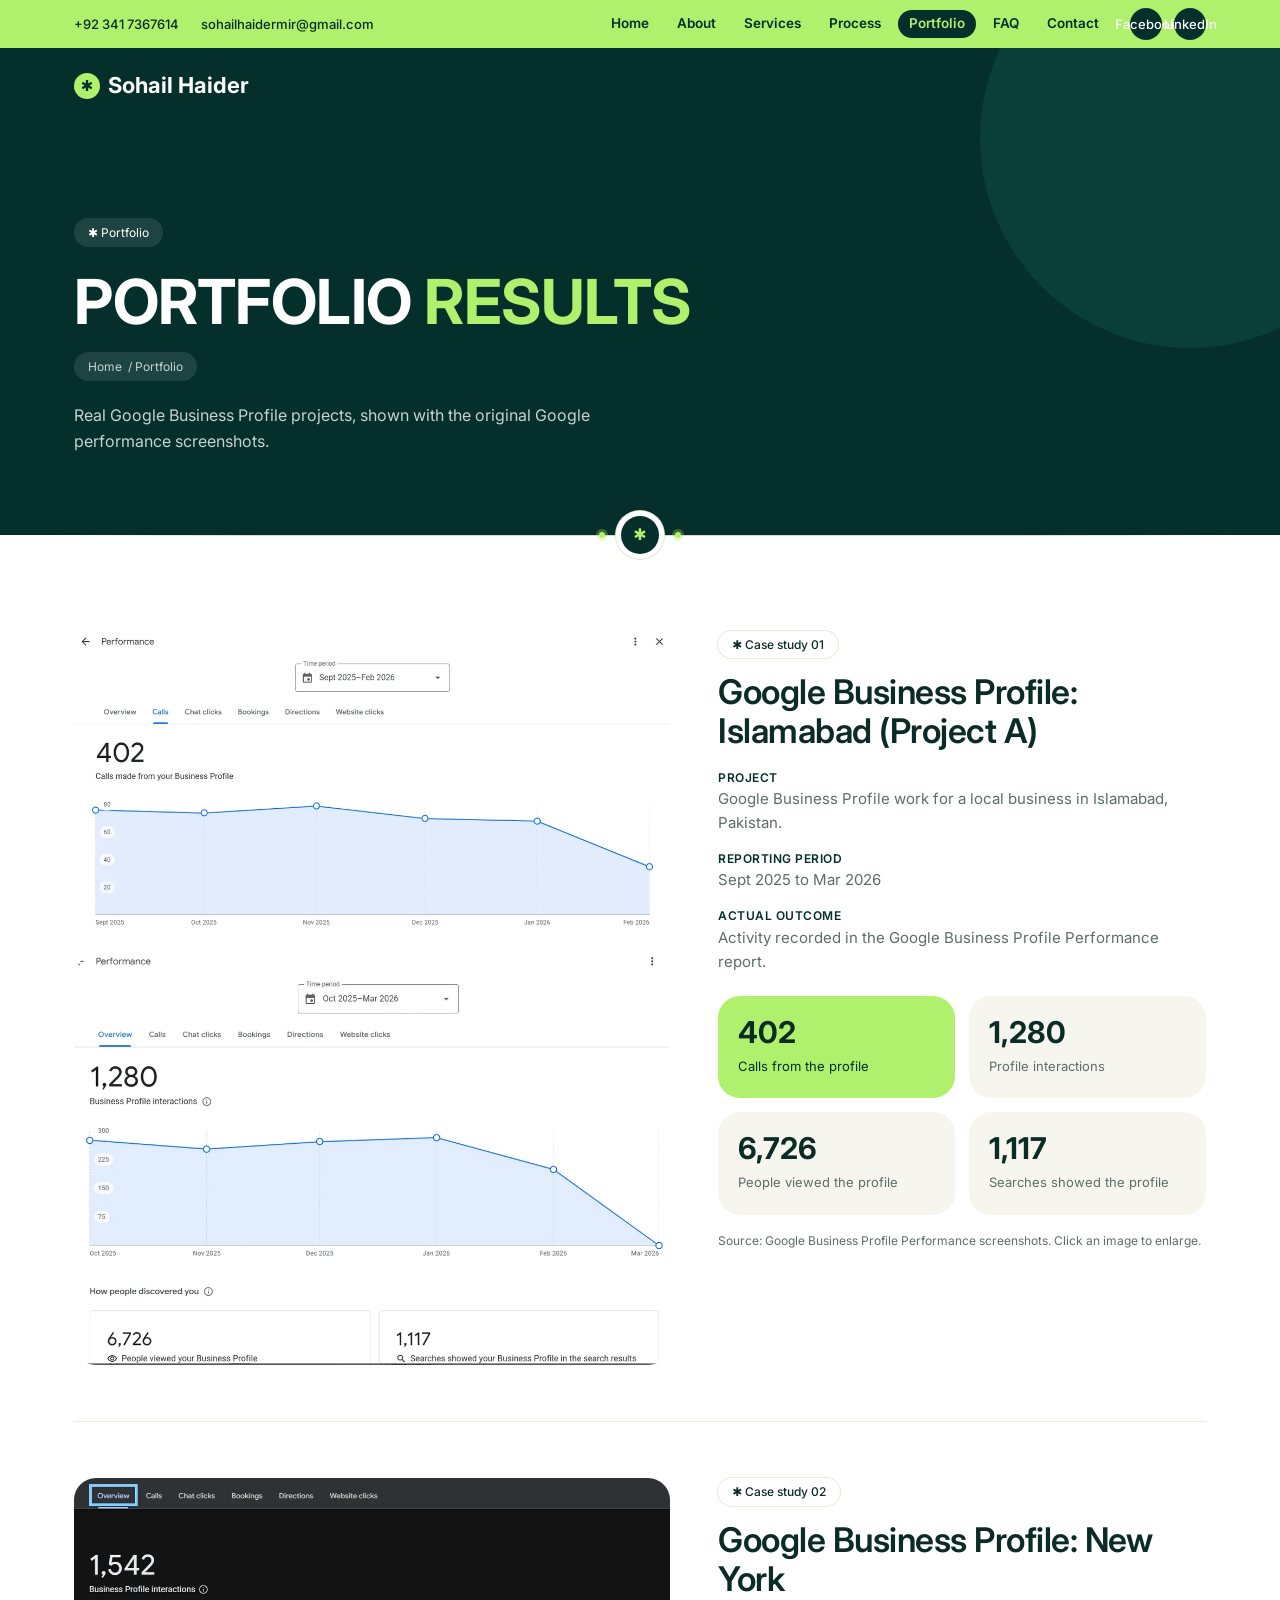
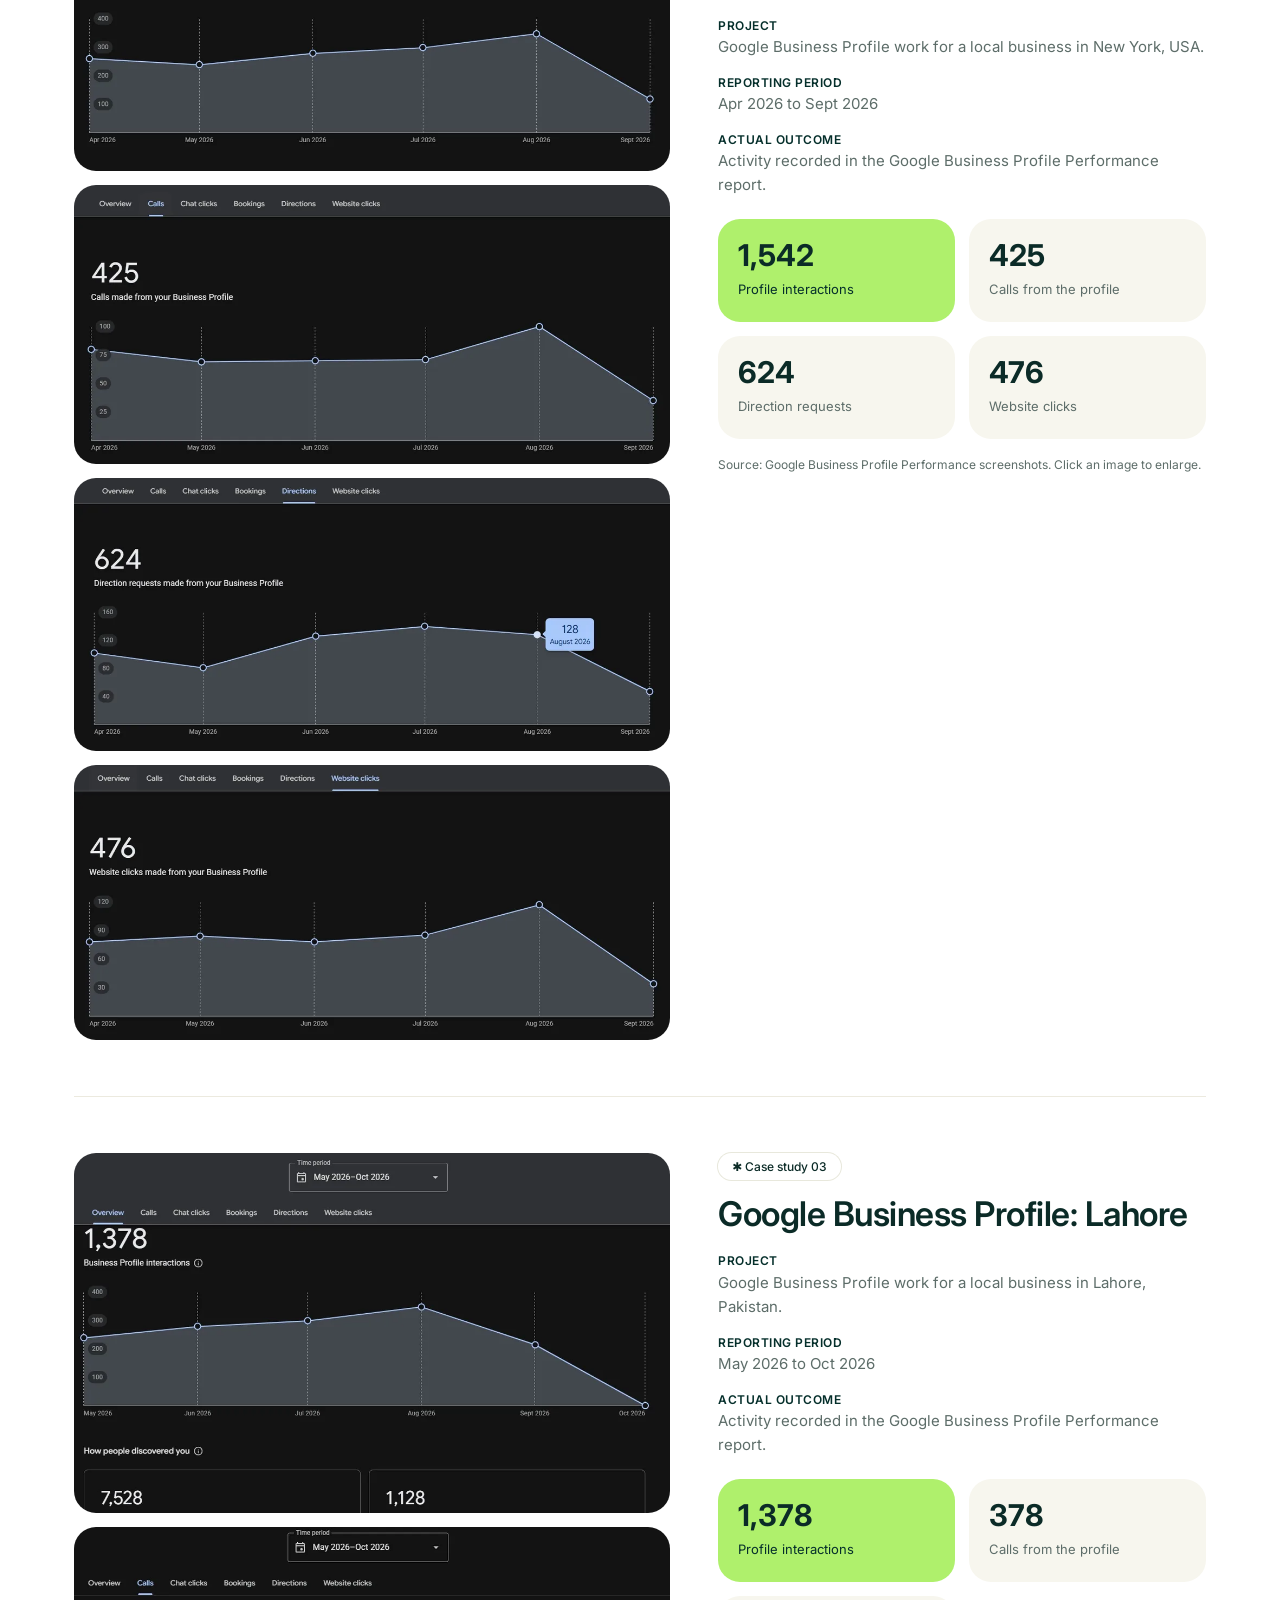
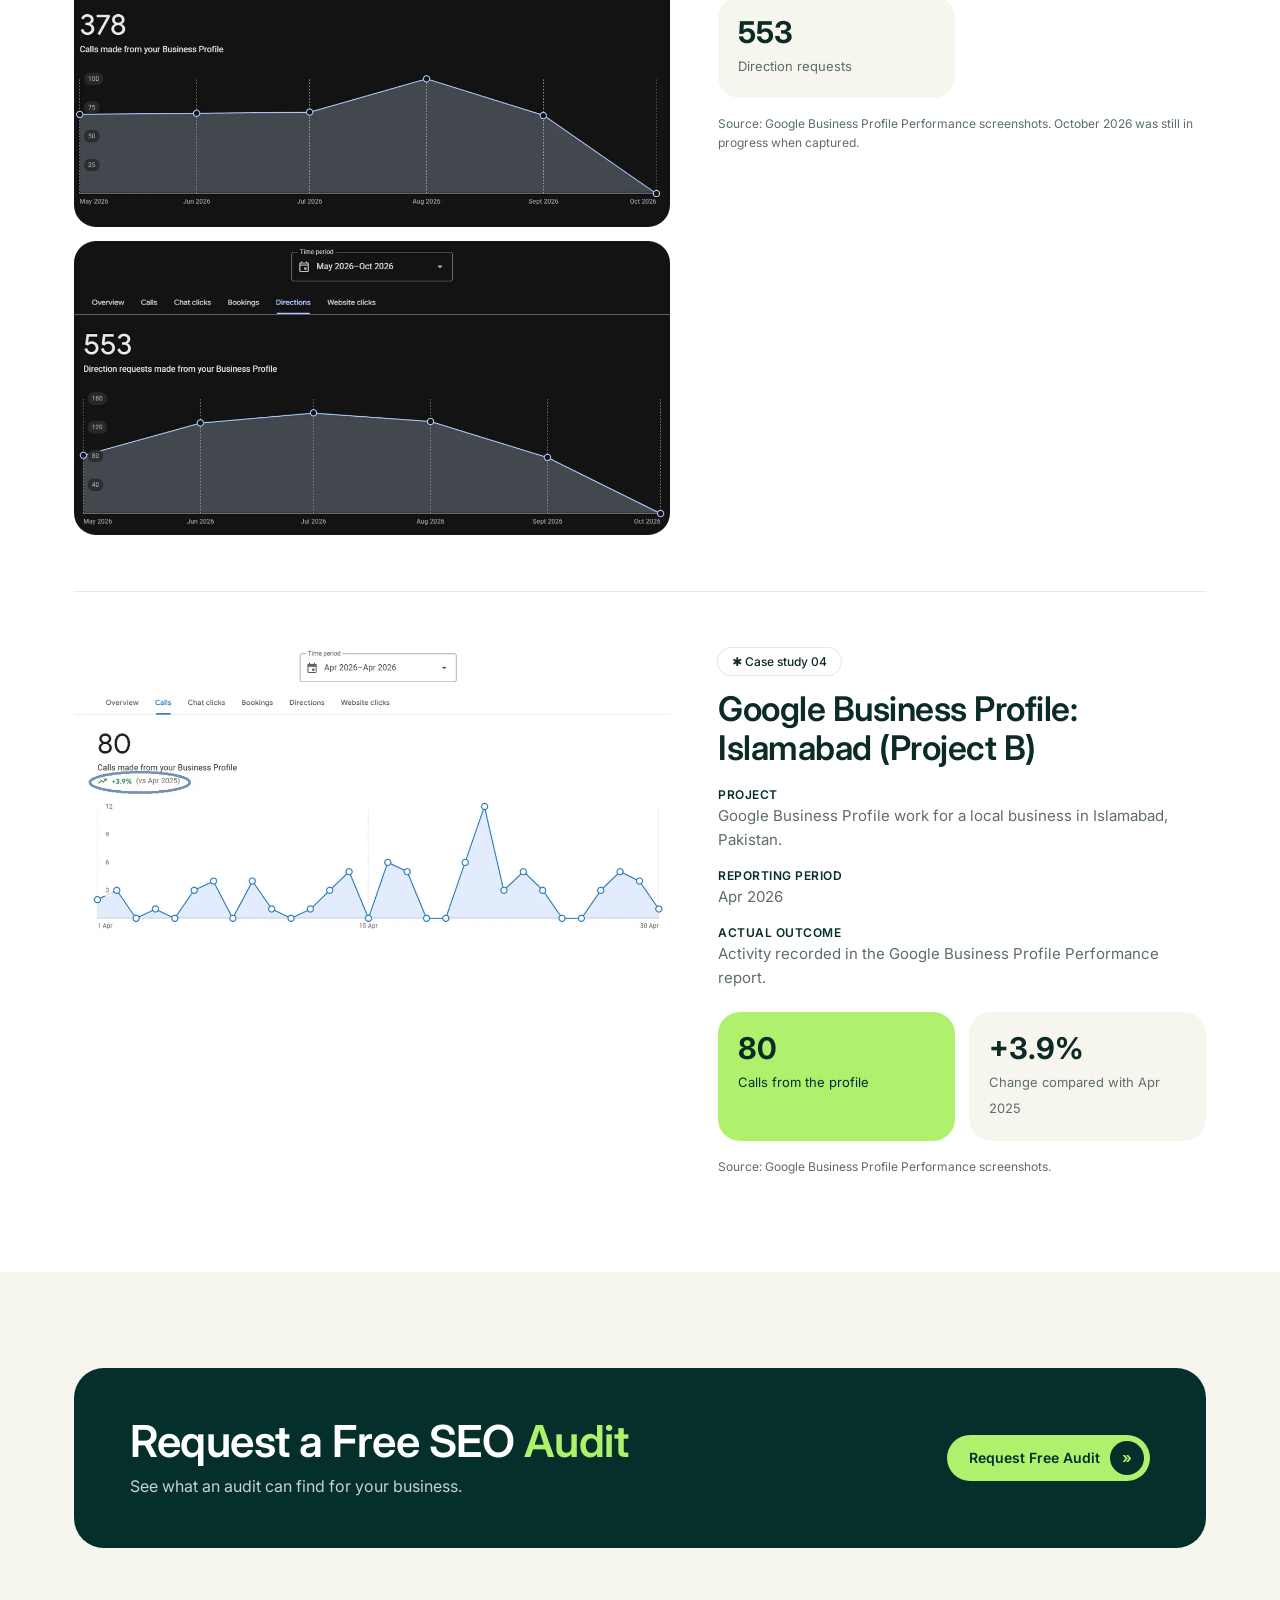
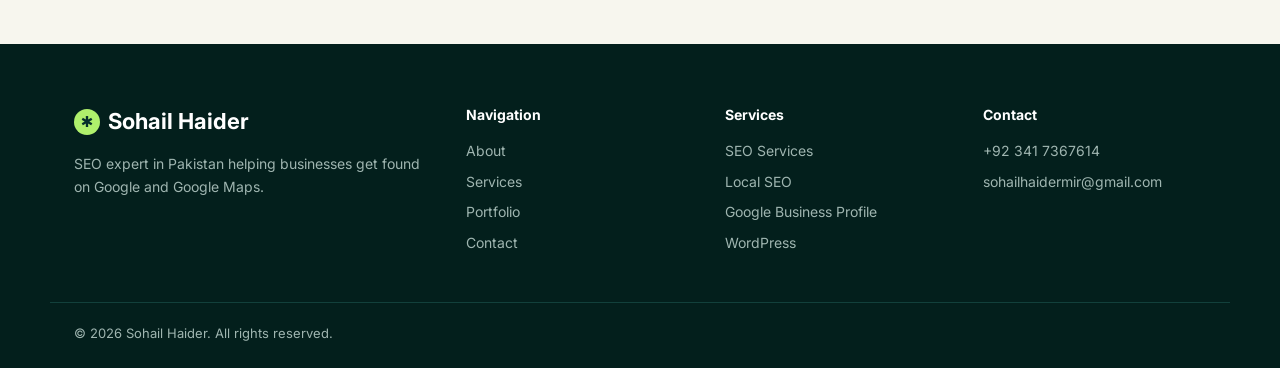
==== commit 3164ee98: "Update portfolio.html" ====
--- a/portfolio.html
+++ b/portfolio.html
@@ -1,7 +1,311 @@
-<!DOCTYPE html><html lang="en"><head><meta charset="utf-8"><meta name="viewport" content="width=device-width,initial-scale=1"><title>Portfolio | Sohail Haider SEO & Local SEO</title><meta name="description" content="Google Business Profile case studies from Islamabad, New York and Lahore, with real Google performance screenshots, by Sohail Haider."><link rel="canonical" href="https://www.example.com/portfolio.html">
-<meta property="og:type" content="website"><meta property="og:title" content="Portfolio | Sohail Haider SEO & Local SEO"><meta property="og:description" content="Google Business Profile case studies by Sohail Haider."><meta property="og:url" content="https://www.example.com/portfolio.html"><meta property="og:image" content="https://www.example.com/assets/hero-sohail.webp">
-<link rel="icon" href="assets/favicon.png" type="image/png"><link rel="apple-touch-icon" href="assets/apple-touch-icon.png"><link rel="preconnect" href="https://fonts.googleapis.com"><link rel="preconnect" href="https://fonts.gstatic.com" crossorigin><link rel="stylesheet" href="https://fonts.googleapis.com/css2?family=Inter:wght@400;500;600;700&display=swap"><link rel="stylesheet" href="css/style.css"><script type="application/ld+json">{"@context": "https://schema.org", "@type": "Person", "name": "Sohail Haider", "jobTitle": "SEO & Local SEO Expert", "email": "sohailhaidermir@gmail.com", "telephone": "+92 341 7367614", "url": "https://www.example.com/", "sameAs": ["https://www.facebook.com/shaider.hayat", "https://www.linkedin.com/in/sohail-haider-392b01232/"]}</script></head><body id="top">
-<div class="tb"><div class="wrap"><div class="tbl"><a href="tel:+923417367614"><svg viewBox="0 0 24 24" fill="none" stroke="currentColor" stroke-width="2" stroke-linecap="round" stroke-linejoin="round" aria-hidden="true"><path d="M5 4h4l2 5-2.5 1.5a11 11 0 0 0 5 5L15 13l5 2v4a2 2 0 0 1-2 2A16 16 0 0 1 3 6a2 2 0 0 1 2-2z"/></svg> +92 341 7367614</a><a href="mailto:sohailhaidermir@gmail.com"><svg viewBox="0 0 24 24" fill="none" stroke="currentColor" stroke-width="2" stroke-linecap="round" stroke-linejoin="round" aria-hidden="true"><rect x="3" y="5" width="18" height="14" rx="2"/><path d="m3 7 9 6 9-6"/></svg><span class="et">sohailhaidermir@gmail.com</span></a></div><nav id="nav"><a href="index.html">Home</a><a href="index.html#about">About</a><a href="index.html#services">Services</a><a href="index.html#process">Process</a><a class="on" href="portfolio.html">Portfolio</a><a href="index.html#faq">FAQ</a><a href="index.html#contact">Contact</a></nav><div class="soc"><a href="https://www.facebook.com/shaider.hayat" aria-label="Facebook" target="_blank" rel="noopener"><svg viewBox="0 0 24 24" fill="currentColor" stroke="none" aria-hidden="true"><path d="M13.5 21v-8h2.7l.5-3.3h-3.2V7.600c0-.9.4-1.600 1.700-1.600h1.600V3.200C16.300 3.100 15.300 3 14.300 3 12 3 10.200 4.400 10.200 7.100v2.600H7.500V13h2.700v8z"/></svg></a><a href="https://www.linkedin.com/in/sohail-haider-392b01232/" aria-label="LinkedIn" target="_blank" rel="noopener"><svg viewBox="0 0 24 24" fill="currentColor" stroke="none" aria-hidden="true"><path d="M5 9h3.2v10H5zM6.600 4.200a1.900 1.900 0 1 1 0 3.800 1.900 1.900 0 0 1 0-3.800zM10.300 9h3v1.400c.5-.9 1.600-1.700 3.200-1.700 3.200 0 3.800 2.100 3.800 4.800V19h-3.200v-4.800c0-1.200 0-2.600-1.600-2.600s-1.900 1.200-1.900 2.500V19h-3.300z"/></svg></a></div></div></div>
-<header class="hdr"><div class="wrap bar"><a class="brand" href="index.html"><i>✱</i>Sohail Haider</a><button class="burger" aria-label="Menu">☰</button></div></header>
-<main id="main"><section class="phero"><div class="wrap"><span class="pill">✱ Portfolio</span><h1>Portfolio <em>results</em></h1><p class="crumb"><a href="index.html">Home</a> / Portfolio</p><p class="lead">Real Google Business Profile projects, shown with the original Google performance screenshots.</p></div></section><section class="sec wh"><div class="dvd" aria-hidden="true"><span><i>✱</i></span></div><div class="wrap"><article class="case" id="islamabad-gbp"><div class="shots"><a class="w" href="assets/islamabad-gbp-calls.webp" target="_blank" rel="noopener"><img src="assets/islamabad-gbp-calls.webp" alt="Google Business Profile Performance chart showing 402 calls, Sept 2025 to Feb 2026" width="1100" height="572" ></a><a class="w" href="islamabad-gbp-overview.webp" target="_blank" rel="noopener"><img src="islamabad-gbp-overview.webp" alt="Google Business Profile Performance overview showing 1,280 interactions, Oct 2025 to Mar 2026" width="1100" height="758" ></a></div><div><span class="tag">✱ Case study 01</span><h2>Google Business Profile: Islamabad (Project A)</h2><dl><dt>Project</dt><dd>Google Business Profile work for a local business in Islamabad, Pakistan.</dd><dt>Reporting period</dt><dd>Sept 2025 to Mar 2026</dd><dt>Actual Outcome</dt><dd>Activity recorded in the Google Business Profile Performance report:</dd></dl><div class="stats"><div class="stat"><b>402</b><span>calls from the profile (Sept 2025 to Feb 2026)</span></div><div class="stat"><b>1,280</b><span>profile interactions (Oct 2025 to Mar 2026)</span></div><div class="stat"><b>6,726</b><span>people viewed the profile</span></div><div class="stat"><b>1,117</b><span>searches showed the profile</span></div></div><p class="src">Source: Google Business Profile Performance screenshots, shown in full. Click an image to enlarge. </p><!-- ADD when ready: Objective, Work Performed, Strategy / Approach --></div></article><article class="case" id="newyork-gbp"><div class="shots"><a class="w" href="newyork-gbp-overview.webp" target="_blank" rel="noopener"><img src="newyork-gbp-overview.webp" alt="Google Business Profile Performance overview showing 1,542 interactions, Apr to Sept 2026" width="1100" height="539" ></a><a class="" href="assets/newyork-gbp-calls.webp" target="_blank" rel="noopener"><img src="assets/newyork-gbp-calls.webp" alt="Google Business Profile Performance calls chart showing 425 calls" width="1100" height="515" ></a><a class="" href="assets/newyork-gbp-directions.webp" target="_blank" rel="noopener"><img src="assets/newyork-gbp-directions.webp" alt="Google Business Profile Performance directions chart showing 624 requests" width="1100" height="505" ></a><a class="" href="assets/newyork-gbp-website-clicks.webp" target="_blank" rel="noopener"><img src="assets/newyork-gbp-website-clicks.webp" alt="Google Business Profile Performance website clicks chart showing 476 clicks" width="1100" height="507" ></a></div><div><span class="tag">✱ Case study 02</span><h2>Google Business Profile: New York</h2><dl><dt>Project</dt><dd>Google Business Profile work for a local business in New York, USA.</dd><dt>Reporting period</dt><dd>Apr 2026 to Sept 2026</dd><dt>Actual Outcome</dt><dd>Activity recorded in the Google Business Profile Performance report:</dd></dl><div class="stats"><div class="stat"><b>1,542</b><span>profile interactions</span></div><div class="stat"><b>425</b><span>calls from the profile</span></div><div class="stat"><b>624</b><span>direction requests</span></div><div class="stat"><b>476</b><span>website clicks</span></div></div><p class="src">Source: Google Business Profile Performance screenshots, shown in full. Click an image to enlarge. </p><!-- ADD when ready: Objective, Work Performed, Strategy / Approach --></div></article><article class="case" id="lahore-gbp"><div class="shots"><a class="w" href="lahore-gbp-overview.webp" target="_blank" rel="noopener"><img src="assets/lahore-gbp-overview.webp" alt="Google Business Profile Performance overview showing 1,378 interactions, May to Oct 2026" width="1100" height="663" ></a><a class="" href="assets/lahore-gbp-calls.webp" target="_blank" rel="noopener"><img src="assets/lahore-gbp-calls.webp" alt="Google Business Profile Performance calls chart showing 378 calls" width="1100" height="554" ></a><a class="" href="assets/lahore-gbp-directions.webp" target="_blank" rel="noopener"><img src="assets/lahore-gbp-directions.webp" alt="Google Business Profile Performance directions chart showing 553 requests" width="1100" height="542" ></a></div><div><span class="tag">✱ Case study 03</span><h2>Google Business Profile: Lahore</h2><dl><dt>Project</dt><dd>Google Business Profile work for a local business in Lahore, Pakistan.</dd><dt>Reporting period</dt><dd>May 2026 to Oct 2026</dd><dt>Actual Outcome</dt><dd>Activity recorded in the Google Business Profile Performance report:</dd></dl><div class="stats"><div class="stat"><b>1,378</b><span>profile interactions</span></div><div class="stat"><b>378</b><span>calls from the profile</span></div><div class="stat"><b>553</b><span>direction requests</span></div></div><p class="src">Source: Google Business Profile Performance screenshots, shown in full. Click an image to enlarge. Oct 2026 was still in progress when these were captured, so the last point in each chart is a partial month.</p><!-- ADD when ready: Objective, Work Performed, Strategy / Approach --></div></article><article class="case" id="islamabad-b-gbp"><div class="shots"><a class="w" href="assets/islamabad-b-gbp-calls.webp" target="_blank" rel="noopener"><img src="assets/islamabad-b-gbp-calls.webp" alt="Google Business Profile Performance calls chart showing 80 calls in April 2026, +3.9% vs April 2025" width="1100" height="527" ></a></div><div><span class="tag">✱ Case study 04</span><h2>Google Business Profile: Islamabad (Project B)</h2><dl><dt>Project</dt><dd>Google Business Profile work for a local business in Islamabad, Pakistan.</dd><dt>Reporting period</dt><dd>Apr 2026</dd><dt>Actual Outcome</dt><dd>Activity recorded in the Google Business Profile Performance report:</dd></dl><div class="stats"><div class="stat"><b>80</b><span>calls from the profile in Apr 2026</span></div><div class="stat"><b>+3.9%</b><span>calls compared with Apr 2025, as shown by Google</span></div></div><p class="src">Source: Google Business Profile Performance screenshots, shown in full. Click an image to enlarge. </p><!-- ADD when ready: Objective, Work Performed, Strategy / Approach --></div></article></div></section><section class="sec cr"><div class="wrap"><div class="cta2"><div><h2>Request a Free SEO <em>Audit</em></h2><p>See what an audit can find for your business.</p></div><a class="btn" href="index.html#contact"><span>Request Free Audit</span><b>»</b></a></div></div></section></main>
-<footer><div class="wrap fg"><div><a class="brand" href="index.html"><i>✱</i>Sohail Haider</a><p style="margin-top:14px">SEO expert in Pakistan helping businesses get found on Google and Google Maps.</p></div><div><h4>Navigation</h4><ul><li><a href="index.html#about">About</a></li><li><a href="index.html#services">Services</a></li><li><a href="portfolio.html">Portfolio</a></li><li><a href="index.html#contact">Contact</a></li></ul></div><div><h4>Services</h4><ul><li>SEO Services</li><li>Local SEO</li><li>Google Business Profile</li><li>WordPress</li></ul></div><div><h4>Contact</h4><ul><li><a href="tel:+923417367614">+92 341 7367614</a></li><li><a href="mailto:sohailhaidermir@gmail.com">sohailhaidermir@gmail.com</a></li></ul></div></div><div class="wrap fc2">&copy; <span id="yr">2026</span> Sohail Haider. All rights reserved.</div></footer><script src="js/script.js" defer></script></body></html>
+<!DOCTYPE html>
+<html lang="en">
+<head>
+<meta charset="utf-8">
+<meta name="viewport" content="width=device-width,initial-scale=1">
+
+<title>Portfolio | Sohail Haider SEO & Local SEO</title>
+
+<meta name="description" content="Google Business Profile case studies from Islamabad, New York and Lahore, with real Google performance screenshots, by Sohail Haider.">
+
+<link rel="canonical" href="https://sohailhaiderseo.github.io/myportfolio/portfolio.html">
+
+<meta property="og:type" content="website">
+<meta property="og:title" content="Portfolio | Sohail Haider SEO & Local SEO">
+<meta property="og:description" content="Google Business Profile case studies by Sohail Haider.">
+<meta property="og:url" content="https://sohailhaiderseo.github.io/myportfolio/portfolio.html">
+<meta property="og:image" content="https://sohailhaiderseo.github.io/myportfolio/hero-sohail.webp">
+
+<link rel="icon" href="favicon.png" type="image/png">
+<link rel="apple-touch-icon" href="apple-touch-icon.png">
+
+<link rel="preconnect" href="https://fonts.googleapis.com">
+<link rel="preconnect" href="https://fonts.gstatic.com" crossorigin>
+<link href="https://fonts.googleapis.com/css2?family=Inter:wght@400;500;600;700&display=swap" rel="stylesheet">
+
+<link rel="stylesheet" href="style.css">
+
+<script type="application/ld+json">
+{
+  "@context": "https://schema.org",
+  "@type": "Person",
+  "name": "Sohail Haider",
+  "jobTitle": "SEO & Local SEO Expert",
+  "email": "sohailhaidermir@gmail.com",
+  "telephone": "+92 341 7367614",
+  "url": "https://sohailhaiderseo.github.io/myportfolio/",
+  "sameAs": [
+    "https://www.facebook.com/shaider.hayat",
+    "https://www.linkedin.com/in/sohail-haider-392b01232/"
+  ]
+}
+</script>
+</head>
+
+<body id="top">
+
+<div class="tb">
+  <div class="wrap">
+    <div class="tbl">
+      <a href="tel:+923417367614">+92 341 7367614</a>
+      <a href="mailto:sohailhaidermir@gmail.com">sohailhaidermir@gmail.com</a>
+    </div>
+
+    <nav id="nav" aria-label="Main">
+      <a href="index.html">Home</a>
+      <a href="index.html#about">About</a>
+      <a href="index.html#services">Services</a>
+      <a href="index.html#process">Process</a>
+      <a class="on" href="portfolio.html">Portfolio</a>
+      <a href="index.html#faq">FAQ</a>
+      <a href="index.html#contact">Contact</a>
+    </nav>
+
+    <div class="soc">
+      <a href="https://www.facebook.com/shaider.hayat" target="_blank" rel="noopener">Facebook</a>
+      <a href="https://www.linkedin.com/in/sohail-haider-392b01232/" target="_blank" rel="noopener">LinkedIn</a>
+    </div>
+  </div>
+</div>
+
+<header class="hdr">
+  <div class="wrap bar">
+    <a class="brand" href="index.html"><i>✱</i>Sohail Haider</a>
+    <button class="burger" aria-label="Menu" onclick="document.querySelector('#nav').classList.toggle('open')">☰</button>
+  </div>
+</header>
+
+<main id="main">
+
+<section class="phero">
+  <div class="wrap">
+    <span class="pill">✱ Portfolio</span>
+    <h1>Portfolio <em>results</em></h1>
+    <p class="crumb"><a href="index.html">Home</a> / Portfolio</p>
+    <p class="lead">Real Google Business Profile projects, shown with the original Google performance screenshots.</p>
+  </div>
+</section>
+
+<section class="sec wh">
+  <div class="dvd" aria-hidden="true"><span><i>✱</i></span></div>
+
+  <div class="wrap">
+
+    <article class="case" id="islamabad-gbp">
+      <div class="shots">
+        <a class="w" href="islamabad-gbp-calls.webp" target="_blank" rel="noopener">
+          <img src="islamabad-gbp-calls.webp" alt="Google Business Profile calls chart showing 402 calls" width="1100" height="572">
+        </a>
+
+        <a class="w" href="islamabad-gbp-overview.webp" target="_blank" rel="noopener">
+          <img src="islamabad-gbp-overview.webp" alt="Google Business Profile overview showing 1280 interactions" width="1100" height="758">
+        </a>
+      </div>
+
+      <div>
+        <span class="tag">✱ Case study 01</span>
+        <h2>Google Business Profile: Islamabad (Project A)</h2>
+
+        <dl>
+          <dt>Project</dt>
+          <dd>Google Business Profile work for a local business in Islamabad, Pakistan.</dd>
+
+          <dt>Reporting period</dt>
+          <dd>Sept 2025 to Mar 2026</dd>
+
+          <dt>Actual Outcome</dt>
+          <dd>Activity recorded in the Google Business Profile Performance report.</dd>
+        </dl>
+
+        <div class="stats">
+          <div class="stat"><b>402</b><span>Calls from the profile</span></div>
+          <div class="stat"><b>1,280</b><span>Profile interactions</span></div>
+          <div class="stat"><b>6,726</b><span>People viewed the profile</span></div>
+          <div class="stat"><b>1,117</b><span>Searches showed the profile</span></div>
+        </div>
+
+        <p class="src">Source: Google Business Profile Performance screenshots. Click an image to enlarge.</p>
+      </div>
+    </article>
+
+    <article class="case" id="newyork-gbp">
+      <div class="shots">
+        <a class="w" href="newyork-gbp-overview.webp" target="_blank" rel="noopener">
+          <img src="newyork-gbp-overview.webp" alt="New York Google Business Profile overview" width="1100" height="539">
+        </a>
+
+        <a class="w" href="newyork-gbp-calls.webp" target="_blank" rel="noopener">
+          <img src="newyork-gbp-calls.webp" alt="New York profile calls chart" width="1100" height="515">
+        </a>
+
+        <a class="w" href="newyork-gbp-directions.webp" target="_blank" rel="noopener">
+          <img src="newyork-gbp-directions.webp" alt="New York profile direction requests chart" width="1100" height="505">
+        </a>
+
+        <a class="w" href="newyork-gbp-website-clicks.webp" target="_blank" rel="noopener">
+          <img src="newyork-gbp-website-clicks.webp" alt="New York profile website clicks chart" width="1100" height="507">
+        </a>
+      </div>
+
+      <div>
+        <span class="tag">✱ Case study 02</span>
+        <h2>Google Business Profile: New York</h2>
+
+        <dl>
+          <dt>Project</dt>
+          <dd>Google Business Profile work for a local business in New York, USA.</dd>
+
+          <dt>Reporting period</dt>
+          <dd>Apr 2026 to Sept 2026</dd>
+
+          <dt>Actual Outcome</dt>
+          <dd>Activity recorded in the Google Business Profile Performance report.</dd>
+        </dl>
+
+        <div class="stats">
+          <div class="stat"><b>1,542</b><span>Profile interactions</span></div>
+          <div class="stat"><b>425</b><span>Calls from the profile</span></div>
+          <div class="stat"><b>624</b><span>Direction requests</span></div>
+          <div class="stat"><b>476</b><span>Website clicks</span></div>
+        </div>
+
+        <p class="src">Source: Google Business Profile Performance screenshots. Click an image to enlarge.</p>
+      </div>
+    </article>
+
+    <article class="case" id="lahore-gbp">
+      <div class="shots">
+        <a class="w" href="lahore-gbp-overview.webp" target="_blank" rel="noopener">
+          <img src="lahore-gbp-overview.webp" alt="Lahore Google Business Profile overview" width="1100" height="663">
+        </a>
+
+        <a class="w" href="lahore-gbp-calls.webp" target="_blank" rel="noopener">
+          <img src="lahore-gbp-calls.webp" alt="Lahore profile calls chart" width="1100" height="554">
+        </a>
+
+        <a class="w" href="lahore-gbp-directions.webp" target="_blank" rel="noopener">
+          <img src="lahore-gbp-directions.webp" alt="Lahore profile direction requests chart" width="1100" height="542">
+        </a>
+      </div>
+
+      <div>
+        <span class="tag">✱ Case study 03</span>
+        <h2>Google Business Profile: Lahore</h2>
+
+        <dl>
+          <dt>Project</dt>
+          <dd>Google Business Profile work for a local business in Lahore, Pakistan.</dd>
+
+          <dt>Reporting period</dt>
+          <dd>May 2026 to Oct 2026</dd>
+
+          <dt>Actual Outcome</dt>
+          <dd>Activity recorded in the Google Business Profile Performance report.</dd>
+        </dl>
+
+        <div class="stats">
+          <div class="stat"><b>1,378</b><span>Profile interactions</span></div>
+          <div class="stat"><b>378</b><span>Calls from the profile</span></div>
+          <div class="stat"><b>553</b><span>Direction requests</span></div>
+        </div>
+
+        <p class="src">Source: Google Business Profile Performance screenshots. October 2026 was still in progress when captured.</p>
+      </div>
+    </article>
+
+    <article class="case" id="islamabad-b-gbp">
+      <div class="shots">
+        <a class="w" href="islamabad-b-gbp-calls.webp" target="_blank" rel="noopener">
+          <img src="islamabad-b-gbp-calls.webp" alt="Islamabad Project B calls chart" width="1100" height="527">
+        </a>
+      </div>
+
+      <div>
+        <span class="tag">✱ Case study 04</span>
+        <h2>Google Business Profile: Islamabad (Project B)</h2>
+
+        <dl>
+          <dt>Project</dt>
+          <dd>Google Business Profile work for a local business in Islamabad, Pakistan.</dd>
+
+          <dt>Reporting period</dt>
+          <dd>Apr 2026</dd>
+
+          <dt>Actual Outcome</dt>
+          <dd>Activity recorded in the Google Business Profile Performance report.</dd>
+        </dl>
+
+        <div class="stats">
+          <div class="stat"><b>80</b><span>Calls from the profile</span></div>
+          <div class="stat"><b>+3.9%</b><span>Change compared with Apr 2025</span></div>
+        </div>
+
+        <p class="src">Source: Google Business Profile Performance screenshots.</p>
+      </div>
+    </article>
+
+  </div>
+</section>
+
+<section class="sec cr">
+  <div class="wrap">
+    <div class="cta2">
+      <div>
+        <h2>Request a Free SEO <em>Audit</em></h2>
+        <p>See what an audit can find for your business.</p>
+      </div>
+
+      <a class="btn" href="index.html#contact">
+        <span>Request Free Audit</span><b>»</b>
+      </a>
+    </div>
+  </div>
+</section>
+
+</main>
+
+<footer>
+  <div class="wrap fg">
+    <div>
+      <a class="brand" href="index.html"><i>✱</i>Sohail Haider</a>
+      <p style="margin-top:14px">SEO expert in Pakistan helping businesses get found on Google and Google Maps.</p>
+    </div>
+
+    <div>
+      <h4>Navigation</h4>
+      <ul>
+        <li><a href="index.html#about">About</a></li>
+        <li><a href="index.html#services">Services</a></li>
+        <li><a href="portfolio.html">Portfolio</a></li>
+        <li><a href="index.html#contact">Contact</a></li>
+      </ul>
+    </div>
+
+    <div>
+      <h4>Services</h4>
+      <ul>
+        <li>SEO Services</li>
+        <li>Local SEO</li>
+        <li>Google Business Profile</li>
+        <li>WordPress</li>
+      </ul>
+    </div>
+
+    <div>
+      <h4>Contact</h4>
+      <ul>
+        <li><a href="tel:+923417367614">+92 341 7367614</a></li>
+        <li><a href="mailto:sohailhaidermir@gmail.com">sohailhaidermir@gmail.com</a></li>
+      </ul>
+    </div>
+  </div>
+
+  <div class="wrap fc2">
+    &copy; 2026 Sohail Haider. All rights reserved.
+  </div>
+</footer>
+
+<script src="script.js" defer></script>
+
+</body>
+</html>
--- a/style.css
+++ b/style.css
@@ -0,0 +1,99 @@
+:root{--dk:#052f2b;--dk2:#0a3f39;--lime:#aff06c;--lime2:#9ce252;--cream:#f7f6ee;--tx:#0b2b27;--mu:#5d6d69;--r:22px}
+*{box-sizing:border-box;margin:0;padding:0}html{scroll-behavior:smooth}
+body{font-family:Inter,system-ui,sans-serif;color:var(--tx);background:#fff;line-height:1.6;font-size:16px}
+img{max-width:100%;display:block}a{color:inherit;text-decoration:none}ul{list-style:none}
+.wrap{max-width:1180px;margin:0 auto;padding:0 24px}
+.tb{background:var(--lime);font-size:13px;font-weight:500;padding:8px 0}.tb .wrap{display:flex;justify-content:space-between;gap:16px;flex-wrap:wrap}.tb span{margin-right:22px}
+.hdr{position:absolute;top:37px;left:0;right:0;z-index:5}.bar{display:flex;align-items:center;justify-content:space-between;height:76px}
+.brand{display:flex;align-items:center;gap:8px;color:#fff;font-weight:700;font-size:22px}.brand i{width:26px;height:26px;border-radius:50%;background:var(--lime);display:grid;place-items:center;color:var(--dk);font-style:normal;font-size:15px}
+nav{display:flex;align-items:center;gap:28px;color:#fff;font-size:14px;font-weight:500}nav a:hover,nav a.on{color:var(--lime)}
+.btn{display:inline-flex;align-items:center;gap:10px;background:var(--lime);color:var(--dk);font-weight:600;font-size:14px;padding:6px 6px 6px 22px;border-radius:99px;transition:.2s}
+.btn b{background:var(--dk);color:var(--lime);width:34px;height:34px;border-radius:50%;display:grid;place-items:center;font-size:15px}
+.btn:hover{background:var(--lime2)}.btn.dk{background:var(--dk);color:#fff}.btn.dk b{background:var(--lime);color:var(--dk)}
+.burger{display:none;background:none;border:0;color:#fff;font-size:28px}
+.hero{background:var(--dk);color:#fff;position:relative;overflow:hidden;min-height:640px;padding:170px 0 80px}
+.hero .ph{position:absolute;right:0;bottom:0;top:0;width:50%}.hero .ph img{width:100%;height:100%;object-fit:cover;object-position:50% 12%}
+.hero .ph:after{content:"";position:absolute;inset:0;background:linear-gradient(90deg,var(--dk) 0,rgba(5,47,43,.2) 45%,transparent)}
+.hero .wrap{position:relative;z-index:2}.hero .in{max-width:620px}
+.pill{display:inline-flex;gap:8px;align-items:center;background:rgba(255,255,255,.1);border-radius:99px;padding:5px 14px;font-size:12px;margin-bottom:22px}.pill u{color:var(--lime);text-decoration:none;letter-spacing:2px}
+h1{font-size:clamp(38px,5.4vw,62px);line-height:1.05;font-weight:700;text-transform:uppercase;letter-spacing:-.5px}h1 em{color:var(--lime);font-style:normal}
+.hero p{color:#c3d4d0;max-width:500px;margin:22px 0 30px}.acts{display:flex;gap:18px;align-items:center;flex-wrap:wrap}
+.call{display:flex;gap:12px;align-items:center;font-size:12px;color:#c3d4d0}.call i{width:46px;height:46px;border-radius:50%;background:var(--lime);color:var(--dk);display:grid;place-items:center;font-style:normal;font-size:18px}.call b{display:block;color:#fff;font-size:16px}
+.sec{padding:96px 0}.cr{background:var(--cream)}
+.tag{display:inline-flex;gap:6px;align-items:center;font-size:12px;font-weight:500;background:#fff;border-radius:99px;padding:4px 14px;margin-bottom:18px;box-shadow:0 0 0 1px #e8e8dc}.cr .tag{background:#fff}
+h2{font-size:clamp(30px,4vw,44px);line-height:1.15;font-weight:600;letter-spacing:-.5px}
+.head{display:flex;justify-content:space-between;align-items:flex-end;gap:40px;margin-bottom:48px;flex-wrap:wrap}.head p{max-width:420px;color:var(--mu);font-size:14px}
+.g3{display:grid;grid-template-columns:repeat(3,1fr);gap:22px}
+.fc{border-radius:var(--r);padding:36px 32px;min-height:340px;display:flex;flex-direction:column;background:#fff}.fc.l{background:var(--lime)}.fc.d{background:var(--dk);color:#fff}
+.fc svg{width:44px;height:44px;margin-bottom:50px;stroke:currentColor;fill:none;stroke-width:1.6}.fc h3{font-size:20px;font-weight:600;line-height:1.3;margin-bottom:10px}
+.fc p{font-size:14px;opacity:.75;flex:1}.fc.d p{color:#c3d4d0}.fc a{align-self:flex-start;margin-top:22px;font-size:12px;font-weight:600;background:var(--cream);padding:7px 16px;border-radius:99px}.fc.l a{background:var(--dk);color:#fff}.fc.d a{background:var(--lime);color:var(--dk)}
+.two{display:grid;grid-template-columns:1fr 1fr;gap:56px;align-items:center}
+.col{display:grid;grid-template-columns:1fr 1fr;gap:16px}.col img{border-radius:var(--r);width:100%;object-fit:cover}.col .big{grid-column:span 2;height:340px;object-position:top}
+.st{background:var(--lime);border-radius:var(--r);padding:22px;text-align:center;display:flex;flex-direction:column;justify-content:center;gap:6px}.st b{font-size:28px}.st span{font-size:13px}
+.shot{height:170px;background:var(--cream);border-radius:var(--r);overflow:hidden}.shot img{height:100%;object-fit:cover;object-position:left top}
+.two h2{margin-bottom:16px}.two p{color:var(--mu);font-size:15px;margin-bottom:14px}
+.who{display:flex;align-items:center;gap:14px;margin:22px 0 26px;flex-wrap:wrap}.who img{width:44px;height:44px;border-radius:50%;object-fit:cover;object-position:top}.who small{display:block;color:var(--mu);font-size:12px}
+.mini{display:grid;grid-template-columns:1fr 1fr;gap:16px}.mini div{background:var(--cream);border-radius:var(--r);padding:24px}.mini b{display:block;font-size:30px}.mini small{color:var(--mu)}
+.chips{display:flex;flex-wrap:wrap;gap:8px;margin-top:12px}.chips span{font-size:10px;font-weight:500;text-transform:uppercase;border:1px solid #dcdccf;border-radius:99px;padding:3px 10px;background:#fff}
+.svc{background:#fff;border-radius:var(--r);padding:34px 30px}.svc h3{font-size:21px;margin-bottom:6px}.svc>p{color:var(--mu);font-size:14px;margin-bottom:16px}
+.svc li{font-size:14px;padding:7px 0 7px 26px;position:relative;border-top:1px solid #eee}.svc li:before{content:"✓";position:absolute;left:0;color:var(--dk);background:var(--lime);width:18px;height:18px;border-radius:50%;font-size:10px;display:grid;place-items:center;top:11px}
+.dk{background:var(--dk);color:#fff}.dk .head p{color:#c3d4d0}
+.steps{display:grid;grid-template-columns:repeat(5,1fr);gap:16px;counter-reset:s}.steps div{background:var(--dk2);border-radius:var(--r);padding:26px 22px;counter-increment:s}
+.steps div:before{content:"0" counter(s);display:block;color:var(--lime);font-weight:700;font-size:26px;margin-bottom:26px}.steps h3{font-size:16px;margin-bottom:8px}.steps p{font-size:13px;color:#b5c8c3}
+.pf{display:grid;grid-template-columns:repeat(4,1fr);gap:20px}.pc{background:var(--cream);border-radius:var(--r);padding:14px}.pc img{border-radius:14px;height:150px;width:100%;object-fit:cover;object-position:left top;margin-bottom:14px}
+.pc h3{font-size:15px;line-height:1.35;margin-bottom:6px}.pc p{font-size:13px;color:var(--mu)}.pc span{display:inline-block;margin-top:12px;font-size:12px;font-weight:600;background:var(--lime);padding:5px 14px;border-radius:99px}
+details{background:#fff;border-radius:16px;margin-bottom:12px;padding:20px 24px}summary{font-weight:600;cursor:pointer;list-style:none;display:flex;justify-content:space-between}summary:after{content:"+";color:var(--dk);background:var(--lime);width:26px;height:26px;border-radius:50%;display:grid;place-items:center}details[open] summary:after{content:"–"}details p{margin-top:12px;color:var(--mu);font-size:14px}
+.nar{max-width:820px;margin:0 auto}.nar h2{text-align:center;margin-bottom:40px}
+.ct{background:var(--dk);color:#fff;border-radius:30px;padding:56px;display:grid;grid-template-columns:1fr 1fr;gap:48px}.ct p{color:#c3d4d0;margin:14px 0 26px}.ct li{display:flex;gap:14px;align-items:center;margin-bottom:16px}.ct li i{width:44px;height:44px;border-radius:50%;background:var(--lime);color:var(--dk);display:grid;place-items:center;font-style:normal}.ct small{display:block;color:#9fb5b0}
+form{display:grid;gap:12px}input,select,textarea{width:100%;padding:14px 16px;border-radius:14px;border:0;font:inherit;font-size:14px;background:#fff}form button{border:0;cursor:pointer;justify-self:start;font-family:inherit}
+footer{background:#031f1c;color:#9fb5b0;padding:60px 0 24px;font-size:14px}.fg{display:grid;grid-template-columns:1.6fr 1fr 1fr 1fr;gap:36px}footer h4{color:#fff;margin-bottom:14px}footer li{margin-bottom:8px}footer a:hover{color:var(--lime)}.fc2{border-top:1px solid #12403b;margin-top:40px;padding-top:20px;font-size:13px}
+@media(max-width:900px){.g3,.two,.pf,.steps,.ct,.fg{grid-template-columns:1fr}.hero .ph{width:100%;opacity:.28}nav{display:none;position:absolute;top:76px;left:16px;right:16px;background:var(--dk);padding:20px;border-radius:18px;flex-direction:column;align-items:flex-start}nav.open{display:flex}.burger{display:block}.hdr .btn{display:none}.ct{padding:30px}.tb .r{display:none}.sec{padding:64px 0}}
+
+.tb .wrap{align-items:center}.tbl,.soc{display:flex;align-items:center;gap:22px;flex-wrap:wrap}.tb a{display:inline-flex;align-items:center;gap:8px;color:inherit;text-decoration:none}.tb svg{width:16px;height:16px;flex:none}.soc{gap:12px}.soc a{width:30px;height:30px;justify-content:center;border-radius:50%;background:var(--dk);color:var(--lime)}.soc a:hover{background:#fff;color:var(--dk)}.soc svg{width:16px;height:16px}
+.chips.big{justify-content:flex-start;gap:14px;margin-top:32px}.chips.big span{font-size:14px;padding:12px 24px}
+@media(max-width:900px){.tb .r{display:none}.tb .wrap{justify-content:center}.tbl{gap:8px 16px;justify-content:center}.portrait{border-radius:var(--r);overflow:hidden;background:var(--cream);aspect-ratio:3/4;width:100%;max-width:440px;margin:0 auto;box-shadow:0 24px 50px -24px rgba(5,47,43,.45)}}
+
+.col{display:block}.portrait{border-radius:var(--r);overflow:hidden;background:var(--cream);aspect-ratio:3/4;width:100%;max-width:440px;margin:0 auto;box-shadow:0 24px 50px -24px rgba(5,47,43,.45)}.portrait img{width:100%;height:100%;object-fit:cover;object-position:50% 20%}
+/* inner pages */
+.phero{background:var(--dk);color:#fff;padding:170px 0 80px;position:relative;overflow:hidden}.phero:after{content:"";position:absolute;right:-120px;top:-120px;width:420px;height:420px;border-radius:50%;background:var(--dk2)}.phero .wrap{position:relative;z-index:1}
+.phero p{color:#c3d4d0}.crumb{display:inline-flex;gap:6px;background:rgba(255,255,255,.1);border-radius:99px;padding:5px 14px;font-size:12px;margin:18px 0 22px}.crumb a:hover{color:var(--lime)}.phero .lead{max-width:560px;font-size:16px}
+.case{display:grid;grid-template-columns:1.1fr .9fr;gap:48px;align-items:start;padding:56px 0;border-bottom:1px solid #eceadf}.case:first-child{padding-top:0}.case:last-child{border-bottom:0;padding-bottom:0}
+.shots{display:grid;grid-template-columns:1fr 1fr;gap:14px}.shots a{display:block;background:var(--cream);border-radius:var(--r);overflow:hidden;position:relative;transition:.2s}.shots a.w{grid-column:1/-1}.shots a:hover{box-shadow:0 0 0 2px var(--lime)}.shots img{width:100%;height:auto}
+.case h2{font-size:clamp(26px,3vw,34px);margin-bottom:18px}.case .tag{margin-bottom:14px}
+dl{margin-bottom:22px}dt{font-size:12px;font-weight:600;text-transform:uppercase;letter-spacing:.5px;color:var(--dk);margin-top:14px}dd{color:var(--mu);font-size:15px}
+.stats{display:grid;grid-template-columns:1fr 1fr;gap:14px}.stat{background:var(--cream);border-radius:var(--r);padding:20px}.stat:first-child{background:var(--lime)}.stat b{display:block;font-size:30px;line-height:1.1;margin-bottom:4px}.stat span{font-size:13px;color:var(--mu)}.stat:first-child span{color:var(--dk)}
+.src{margin-top:16px;font-size:12px;color:var(--mu)}
+@media(max-width:900px){.case{grid-template-columns:1fr;gap:28px}.phero{padding:140px 0 56px}.stats{grid-template-columns:1fr 1fr}}
+.cta2{background:var(--dk);color:#fff;border-radius:30px;padding:48px 56px;display:flex;justify-content:space-between;align-items:center;gap:28px;flex-wrap:wrap}.cta2 h2 em{color:var(--lime);font-style:normal}.cta2 p{color:#c3d4d0;margin-top:8px}@media(max-width:900px){.cta2{padding:32px 24px}}
+
+/* section divider (white sections) */
+.wh{position:relative}.dvd{position:absolute;top:0;left:0;right:0;height:0;z-index:2}
+.dvd:before{content:"";position:absolute;left:max(24px,calc(50% - 590px));right:max(24px,calc(50% - 590px));top:0;height:1px;background:linear-gradient(90deg,transparent,#d9d9c8 18%,#d9d9c8 82%,transparent)}
+.dvd span{position:absolute;left:50%;top:0;transform:translate(-50%,-50%);display:flex;align-items:center;gap:14px}
+.dvd span:before,.dvd span:after{content:"";width:6px;height:6px;border-radius:50%;background:var(--lime);box-shadow:0 0 0 3px rgba(175,240,108,.3)}
+.dvd i{width:38px;height:38px;border-radius:50%;background:var(--dk);color:var(--lime);display:grid;place-items:center;font-style:normal;font-size:16px;box-shadow:0 0 0 5px #fff,0 0 0 6px #e4e4d4;margin:0 2px}
+.chips.big span{display:inline-flex;align-items:center;gap:10px}.chips.big svg{width:22px;height:22px;flex:none}
+.et{display:inline}
+/* mobile first fixes */
+@media(max-width:900px){.portrait{max-width:360px}}
+@media(max-width:640px){
+ .tb{padding:0;height:42px;display:flex;align-items:center}.tb .wrap{flex-wrap:nowrap;padding:0 16px;justify-content:space-between}.tbl{gap:14px;flex-wrap:nowrap}.et{display:none}.tb .tbl a:first-child{font-size:13px}.soc{gap:8px}
+ .hdr{top:42px}.wrap{padding:0 16px}.bar{height:68px}nav{top:68px}.brand{font-size:19px}
+ .hero{min-height:0;padding:130px 0 56px}.hero .ph{opacity:.22}h1{font-size:clamp(34px,10.5vw,44px)}.acts{gap:14px}.acts .btn{width:100%;justify-content:space-between}
+ .sec{padding:56px 0}.head{margin-bottom:30px;gap:16px}.fc{min-height:0;padding:28px 24px}.fc svg{margin-bottom:28px}.svc{padding:26px 22px}
+ .chips.big{gap:10px}.chips.big span{font-size:12.5px;padding:9px 16px}
+ .pf{gap:14px}.ct{padding:26px 20px;border-radius:24px;gap:30px}.ct li{flex-wrap:wrap}.steps div:before{margin-bottom:14px}
+ .phero{padding:122px 0 44px}.phero h1{font-size:clamp(32px,10vw,42px)}.case{padding:36px 0;gap:22px}.shots{gap:10px}.stats{gap:10px}.stat{padding:16px}.stat b{font-size:26px}.cta2{padding:28px 20px;border-radius:24px}.cta2 .btn{width:100%;justify-content:space-between}
+ footer{padding:44px 0 20px}.fg{gap:26px}
+ .dvd i{width:34px;height:34px}
+}
+@media(max-width:640px){h2 br{display:none}}
+
+/* nav lives in the top bar */
+.tb{position:relative;z-index:10}.tb .wrap{gap:20px}.tb nav{color:var(--dk);font-size:13.5px;font-weight:600;gap:6px;margin-left:auto}
+.tb nav a{padding:3px 11px;border-radius:99px;transition:.2s}.tb nav a:hover{color:var(--dk);background:rgba(5,47,43,.12)}.tb nav a.on{background:var(--dk);color:var(--lime)}
+.soc a{width:32px;height:32px;background:var(--dk);color:#fff}.soc a:hover{background:#fff;color:var(--dk)}.soc svg{width:17px;height:17px}
+.hdr{top:48px}.hdr .bar{justify-content:space-between}
+@media(max-width:1000px){.tb .tbl a:nth-child(2) .et{display:none}}
+@media(max-width:900px){.tb nav{display:none;position:absolute;top:110px;left:16px;right:16px;margin:0;background:var(--dk);color:#fff;padding:18px;border-radius:18px;flex-direction:column;align-items:stretch;gap:2px;box-shadow:0 20px 40px -10px rgba(0,0,0,.4)}.tb nav.open{display:flex}.tb nav a{padding:11px 14px;font-size:15px}.tb nav a:hover{color:var(--lime);background:rgba(255,255,255,.08)}.tb nav a.on{background:rgba(175,240,108,.14);color:var(--lime)}.tb .wrap{gap:10px}}
+@media(max-width:640px){.tb nav{top:110px}.soc a{width:30px;height:30px}.soc svg{width:16px;height:16px}}
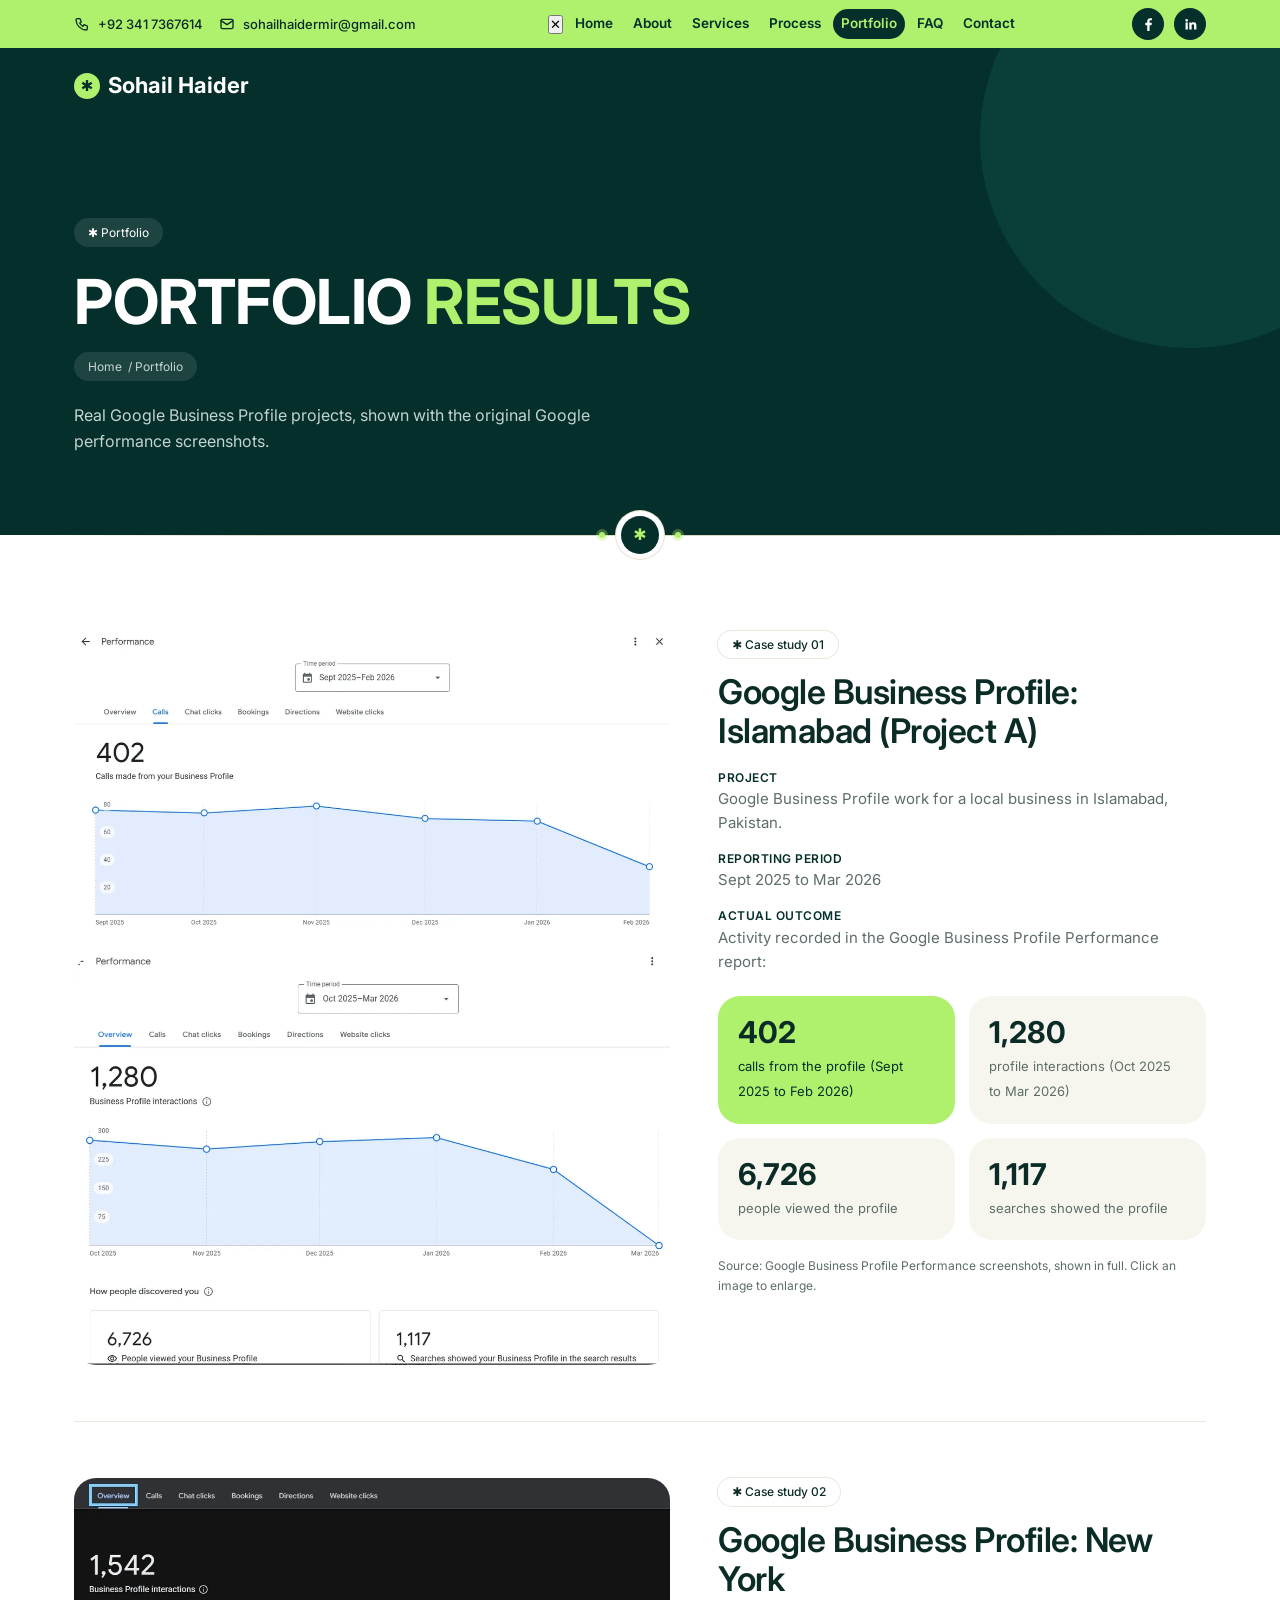
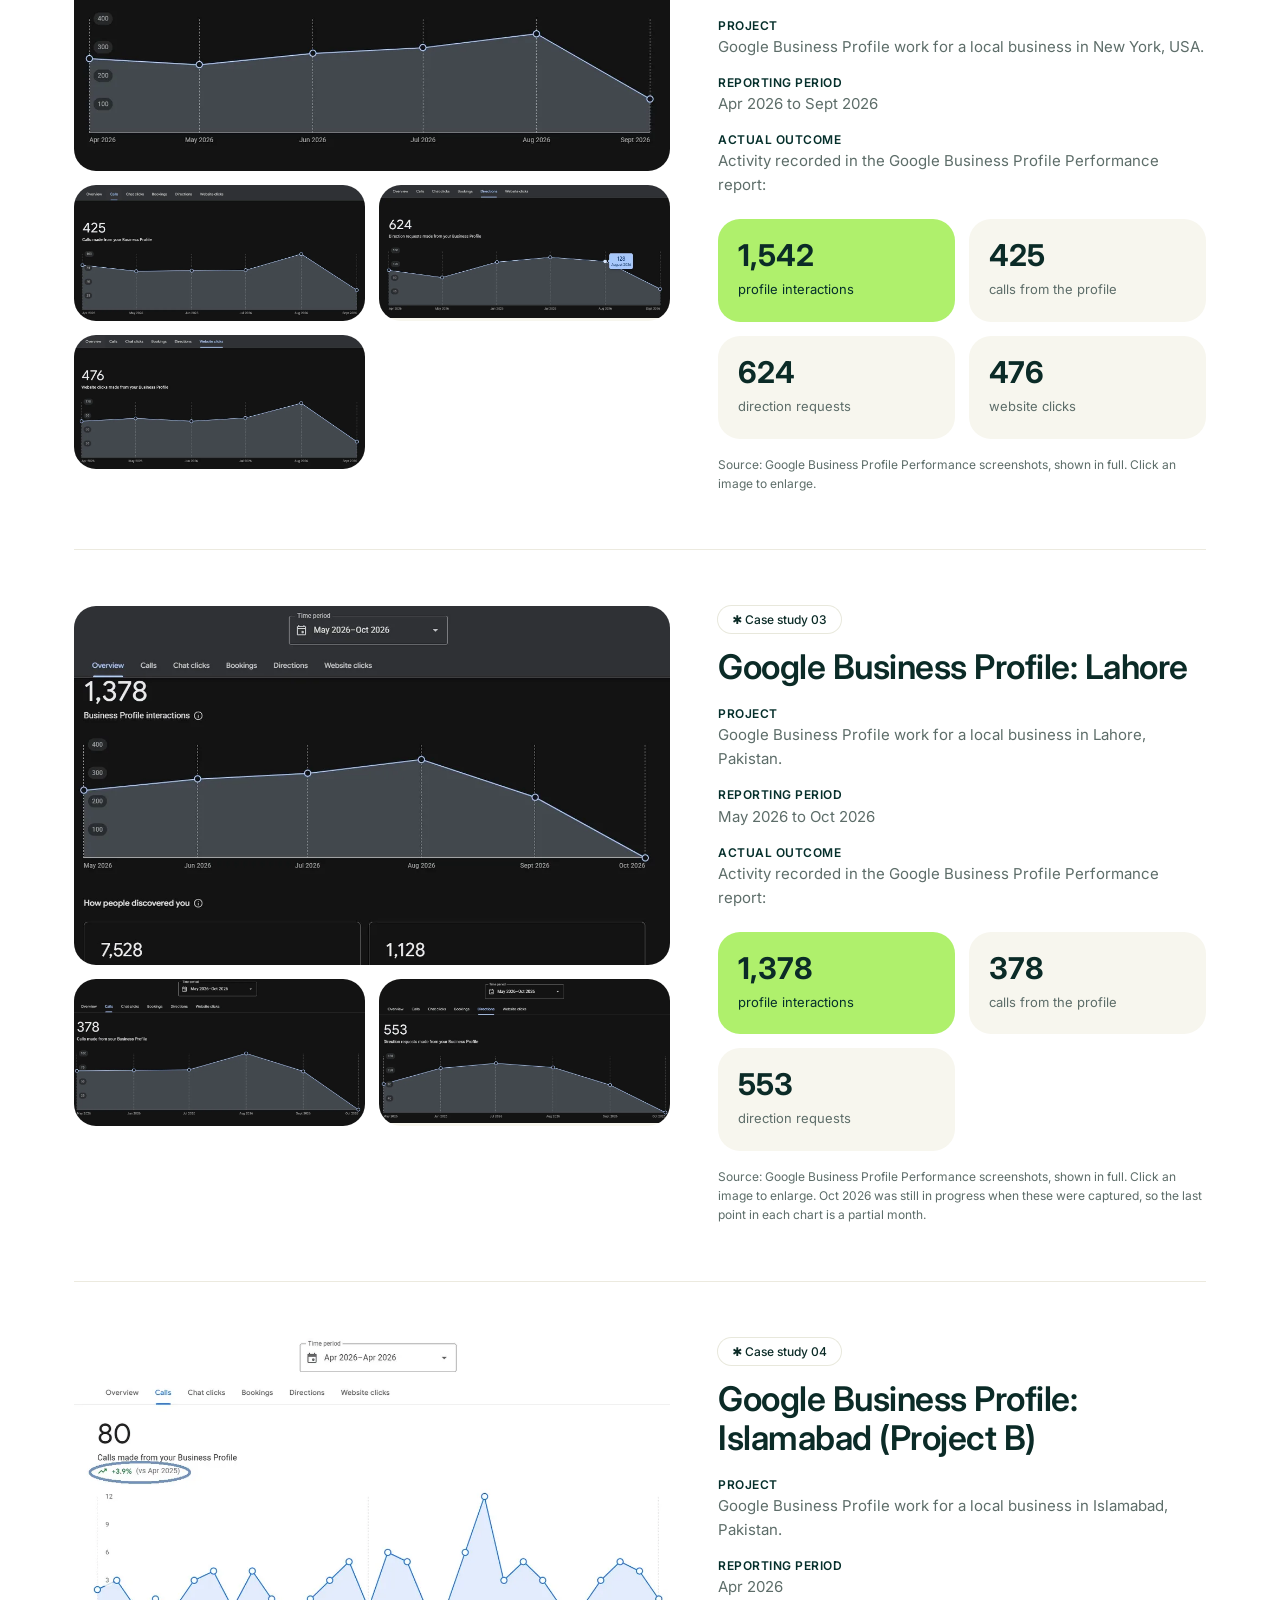
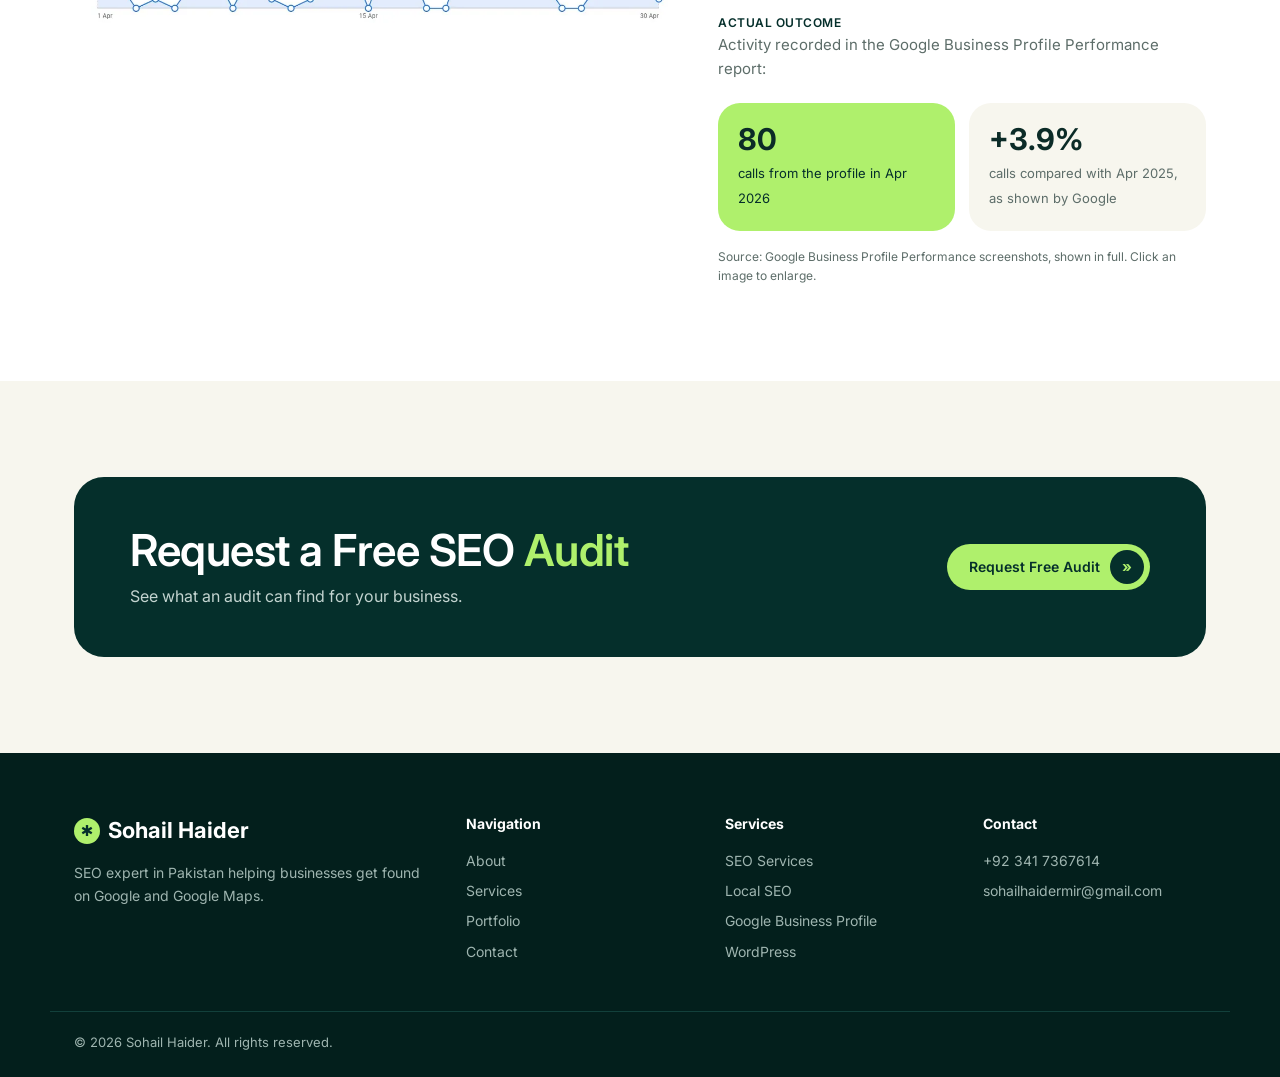
==== commit 660718cf: "Update portfolio.html" ====
--- a/portfolio.html
+++ b/portfolio.html
@@ -1,311 +1,7 @@
-<!DOCTYPE html>
-<html lang="en">
-<head>
-<meta charset="utf-8">
-<meta name="viewport" content="width=device-width,initial-scale=1">
-
-<title>Portfolio | Sohail Haider SEO & Local SEO</title>
-
-<meta name="description" content="Google Business Profile case studies from Islamabad, New York and Lahore, with real Google performance screenshots, by Sohail Haider.">
-
-<link rel="canonical" href="https://sohailhaiderseo.github.io/myportfolio/portfolio.html">
-
-<meta property="og:type" content="website">
-<meta property="og:title" content="Portfolio | Sohail Haider SEO & Local SEO">
-<meta property="og:description" content="Google Business Profile case studies by Sohail Haider.">
-<meta property="og:url" content="https://sohailhaiderseo.github.io/myportfolio/portfolio.html">
-<meta property="og:image" content="https://sohailhaiderseo.github.io/myportfolio/hero-sohail.webp">
-
-<link rel="icon" href="favicon.png" type="image/png">
-<link rel="apple-touch-icon" href="apple-touch-icon.png">
-
-<link rel="preconnect" href="https://fonts.googleapis.com">
-<link rel="preconnect" href="https://fonts.gstatic.com" crossorigin>
-<link href="https://fonts.googleapis.com/css2?family=Inter:wght@400;500;600;700&display=swap" rel="stylesheet">
-
-<link rel="stylesheet" href="style.css">
-
-<script type="application/ld+json">
-{
-  "@context": "https://schema.org",
-  "@type": "Person",
-  "name": "Sohail Haider",
-  "jobTitle": "SEO & Local SEO Expert",
-  "email": "sohailhaidermir@gmail.com",
-  "telephone": "+92 341 7367614",
-  "url": "https://sohailhaiderseo.github.io/myportfolio/",
-  "sameAs": [
-    "https://www.facebook.com/shaider.hayat",
-    "https://www.linkedin.com/in/sohail-haider-392b01232/"
-  ]
-}
-</script>
-</head>
-
-<body id="top">
-
-<div class="tb">
-  <div class="wrap">
-    <div class="tbl">
-      <a href="tel:+923417367614">+92 341 7367614</a>
-      <a href="mailto:sohailhaidermir@gmail.com">sohailhaidermir@gmail.com</a>
-    </div>
-
-    <nav id="nav" aria-label="Main">
-      <a href="index.html">Home</a>
-      <a href="index.html#about">About</a>
-      <a href="index.html#services">Services</a>
-      <a href="index.html#process">Process</a>
-      <a class="on" href="portfolio.html">Portfolio</a>
-      <a href="index.html#faq">FAQ</a>
-      <a href="index.html#contact">Contact</a>
-    </nav>
-
-    <div class="soc">
-      <a href="https://www.facebook.com/shaider.hayat" target="_blank" rel="noopener">Facebook</a>
-      <a href="https://www.linkedin.com/in/sohail-haider-392b01232/" target="_blank" rel="noopener">LinkedIn</a>
-    </div>
-  </div>
-</div>
-
-<header class="hdr">
-  <div class="wrap bar">
-    <a class="brand" href="index.html"><i>✱</i>Sohail Haider</a>
-    <button class="burger" aria-label="Menu" onclick="document.querySelector('#nav').classList.toggle('open')">☰</button>
-  </div>
-</header>
-
-<main id="main">
-
-<section class="phero">
-  <div class="wrap">
-    <span class="pill">✱ Portfolio</span>
-    <h1>Portfolio <em>results</em></h1>
-    <p class="crumb"><a href="index.html">Home</a> / Portfolio</p>
-    <p class="lead">Real Google Business Profile projects, shown with the original Google performance screenshots.</p>
-  </div>
-</section>
-
-<section class="sec wh">
-  <div class="dvd" aria-hidden="true"><span><i>✱</i></span></div>
-
-  <div class="wrap">
-
-    <article class="case" id="islamabad-gbp">
-      <div class="shots">
-        <a class="w" href="islamabad-gbp-calls.webp" target="_blank" rel="noopener">
-          <img src="islamabad-gbp-calls.webp" alt="Google Business Profile calls chart showing 402 calls" width="1100" height="572">
-        </a>
-
-        <a class="w" href="islamabad-gbp-overview.webp" target="_blank" rel="noopener">
-          <img src="islamabad-gbp-overview.webp" alt="Google Business Profile overview showing 1280 interactions" width="1100" height="758">
-        </a>
-      </div>
-
-      <div>
-        <span class="tag">✱ Case study 01</span>
-        <h2>Google Business Profile: Islamabad (Project A)</h2>
-
-        <dl>
-          <dt>Project</dt>
-          <dd>Google Business Profile work for a local business in Islamabad, Pakistan.</dd>
-
-          <dt>Reporting period</dt>
-          <dd>Sept 2025 to Mar 2026</dd>
-
-          <dt>Actual Outcome</dt>
-          <dd>Activity recorded in the Google Business Profile Performance report.</dd>
-        </dl>
-
-        <div class="stats">
-          <div class="stat"><b>402</b><span>Calls from the profile</span></div>
-          <div class="stat"><b>1,280</b><span>Profile interactions</span></div>
-          <div class="stat"><b>6,726</b><span>People viewed the profile</span></div>
-          <div class="stat"><b>1,117</b><span>Searches showed the profile</span></div>
-        </div>
-
-        <p class="src">Source: Google Business Profile Performance screenshots. Click an image to enlarge.</p>
-      </div>
-    </article>
-
-    <article class="case" id="newyork-gbp">
-      <div class="shots">
-        <a class="w" href="newyork-gbp-overview.webp" target="_blank" rel="noopener">
-          <img src="newyork-gbp-overview.webp" alt="New York Google Business Profile overview" width="1100" height="539">
-        </a>
-
-        <a class="w" href="newyork-gbp-calls.webp" target="_blank" rel="noopener">
-          <img src="newyork-gbp-calls.webp" alt="New York profile calls chart" width="1100" height="515">
-        </a>
-
-        <a class="w" href="newyork-gbp-directions.webp" target="_blank" rel="noopener">
-          <img src="newyork-gbp-directions.webp" alt="New York profile direction requests chart" width="1100" height="505">
-        </a>
-
-        <a class="w" href="newyork-gbp-website-clicks.webp" target="_blank" rel="noopener">
-          <img src="newyork-gbp-website-clicks.webp" alt="New York profile website clicks chart" width="1100" height="507">
-        </a>
-      </div>
-
-      <div>
-        <span class="tag">✱ Case study 02</span>
-        <h2>Google Business Profile: New York</h2>
-
-        <dl>
-          <dt>Project</dt>
-          <dd>Google Business Profile work for a local business in New York, USA.</dd>
-
-          <dt>Reporting period</dt>
-          <dd>Apr 2026 to Sept 2026</dd>
-
-          <dt>Actual Outcome</dt>
-          <dd>Activity recorded in the Google Business Profile Performance report.</dd>
-        </dl>
-
-        <div class="stats">
-          <div class="stat"><b>1,542</b><span>Profile interactions</span></div>
-          <div class="stat"><b>425</b><span>Calls from the profile</span></div>
-          <div class="stat"><b>624</b><span>Direction requests</span></div>
-          <div class="stat"><b>476</b><span>Website clicks</span></div>
-        </div>
-
-        <p class="src">Source: Google Business Profile Performance screenshots. Click an image to enlarge.</p>
-      </div>
-    </article>
-
-    <article class="case" id="lahore-gbp">
-      <div class="shots">
-        <a class="w" href="lahore-gbp-overview.webp" target="_blank" rel="noopener">
-          <img src="lahore-gbp-overview.webp" alt="Lahore Google Business Profile overview" width="1100" height="663">
-        </a>
-
-        <a class="w" href="lahore-gbp-calls.webp" target="_blank" rel="noopener">
-          <img src="lahore-gbp-calls.webp" alt="Lahore profile calls chart" width="1100" height="554">
-        </a>
-
-        <a class="w" href="lahore-gbp-directions.webp" target="_blank" rel="noopener">
-          <img src="lahore-gbp-directions.webp" alt="Lahore profile direction requests chart" width="1100" height="542">
-        </a>
-      </div>
-
-      <div>
-        <span class="tag">✱ Case study 03</span>
-        <h2>Google Business Profile: Lahore</h2>
-
-        <dl>
-          <dt>Project</dt>
-          <dd>Google Business Profile work for a local business in Lahore, Pakistan.</dd>
-
-          <dt>Reporting period</dt>
-          <dd>May 2026 to Oct 2026</dd>
-
-          <dt>Actual Outcome</dt>
-          <dd>Activity recorded in the Google Business Profile Performance report.</dd>
-        </dl>
-
-        <div class="stats">
-          <div class="stat"><b>1,378</b><span>Profile interactions</span></div>
-          <div class="stat"><b>378</b><span>Calls from the profile</span></div>
-          <div class="stat"><b>553</b><span>Direction requests</span></div>
-        </div>
-
-        <p class="src">Source: Google Business Profile Performance screenshots. October 2026 was still in progress when captured.</p>
-      </div>
-    </article>
-
-    <article class="case" id="islamabad-b-gbp">
-      <div class="shots">
-        <a class="w" href="islamabad-b-gbp-calls.webp" target="_blank" rel="noopener">
-          <img src="islamabad-b-gbp-calls.webp" alt="Islamabad Project B calls chart" width="1100" height="527">
-        </a>
-      </div>
-
-      <div>
-        <span class="tag">✱ Case study 04</span>
-        <h2>Google Business Profile: Islamabad (Project B)</h2>
-
-        <dl>
-          <dt>Project</dt>
-          <dd>Google Business Profile work for a local business in Islamabad, Pakistan.</dd>
-
-          <dt>Reporting period</dt>
-          <dd>Apr 2026</dd>
-
-          <dt>Actual Outcome</dt>
-          <dd>Activity recorded in the Google Business Profile Performance report.</dd>
-        </dl>
-
-        <div class="stats">
-          <div class="stat"><b>80</b><span>Calls from the profile</span></div>
-          <div class="stat"><b>+3.9%</b><span>Change compared with Apr 2025</span></div>
-        </div>
-
-        <p class="src">Source: Google Business Profile Performance screenshots.</p>
-      </div>
-    </article>
-
-  </div>
-</section>
-
-<section class="sec cr">
-  <div class="wrap">
-    <div class="cta2">
-      <div>
-        <h2>Request a Free SEO <em>Audit</em></h2>
-        <p>See what an audit can find for your business.</p>
-      </div>
-
-      <a class="btn" href="index.html#contact">
-        <span>Request Free Audit</span><b>»</b>
-      </a>
-    </div>
-  </div>
-</section>
-
-</main>
-
-<footer>
-  <div class="wrap fg">
-    <div>
-      <a class="brand" href="index.html"><i>✱</i>Sohail Haider</a>
-      <p style="margin-top:14px">SEO expert in Pakistan helping businesses get found on Google and Google Maps.</p>
-    </div>
-
-    <div>
-      <h4>Navigation</h4>
-      <ul>
-        <li><a href="index.html#about">About</a></li>
-        <li><a href="index.html#services">Services</a></li>
-        <li><a href="portfolio.html">Portfolio</a></li>
-        <li><a href="index.html#contact">Contact</a></li>
-      </ul>
-    </div>
-
-    <div>
-      <h4>Services</h4>
-      <ul>
-        <li>SEO Services</li>
-        <li>Local SEO</li>
-        <li>Google Business Profile</li>
-        <li>WordPress</li>
-      </ul>
-    </div>
-
-    <div>
-      <h4>Contact</h4>
-      <ul>
-        <li><a href="tel:+923417367614">+92 341 7367614</a></li>
-        <li><a href="mailto:sohailhaidermir@gmail.com">sohailhaidermir@gmail.com</a></li>
-      </ul>
-    </div>
-  </div>
-
-  <div class="wrap fc2">
-    &copy; 2026 Sohail Haider. All rights reserved.
-  </div>
-</footer>
-
-<script src="script.js" defer></script>
-
-</body>
-</html>
+<!DOCTYPE html><html lang="en"><head><meta charset="utf-8"><meta name="viewport" content="width=device-width,initial-scale=1"><title>Portfolio | Sohail Haider SEO & Local SEO</title><meta name="description" content="Google Business Profile case studies from Islamabad, New York and Lahore, with real Google performance screenshots, by Sohail Haider."><link rel="canonical" href="https://sohailhaiderseo.github.io/myportfolio/portfolio.html">
+<meta property="og:type" content="website"><meta property="og:title" content="Portfolio | Sohail Haider SEO & Local SEO"><meta property="og:description" content="Google Business Profile case studies by Sohail Haider."><meta property="og:url" content="https://sohailhaiderseo.github.io/myportfolio/portfolio.html"><meta property="og:image" content="https://sohailhaiderseo.github.io/myportfolio/hero-sohail.webp">
+<link rel="icon" href="favicon.png" type="image/png"><link rel="apple-touch-icon" href="apple-touch-icon.png"><link rel="preconnect" href="https://fonts.googleapis.com"><link rel="preconnect" href="https://fonts.gstatic.com" crossorigin><link rel="stylesheet" href="https://fonts.googleapis.com/css2?family=Inter:wght@400;500;600;700&display=swap"><link rel="stylesheet" href="style.css"><script type="application/ld+json">{"@context": "https://schema.org", "@type": "Person", "name": "Sohail Haider", "jobTitle": "SEO & Local SEO Expert", "email": "sohailhaidermir@gmail.com", "telephone": "+92 341 7367614", "url": "https://sohailhaiderseo.github.io/myportfolio/", "sameAs": ["https://www.facebook.com/shaider.hayat", "https://www.linkedin.com/in/sohail-haider-392b01232/"]}</script></head><body id="top">
+<div class="tb"><div class="wrap"><div class="tbl"><a href="tel:+923417367614"><svg viewBox="0 0 24 24" fill="none" stroke="currentColor" stroke-width="2" stroke-linecap="round" stroke-linejoin="round" aria-hidden="true"><path d="M5 4h4l2 5-2.5 1.5a11 11 0 0 0 5 5L15 13l5 2v4a2 2 0 0 1-2 2A16 16 0 0 1 3 6a2 2 0 0 1 2-2z"/></svg> +92 341 7367614</a><a href="mailto:sohailhaidermir@gmail.com"><svg viewBox="0 0 24 24" fill="none" stroke="currentColor" stroke-width="2" stroke-linecap="round" stroke-linejoin="round" aria-hidden="true"><rect x="3" y="5" width="18" height="14" rx="2"/><path d="m3 7 9 6 9-6"/></svg><span class="et">sohailhaidermir@gmail.com</span></a></div><nav id="nav" aria-label="Main"><button class="nclose" type="button" aria-label="Close menu">✕</button><a href="index.html">Home</a><a href="index.html#about">About</a><a href="index.html#services">Services</a><a href="index.html#process">Process</a><a class="on" href="portfolio.html">Portfolio</a><a href="index.html#faq">FAQ</a><a href="index.html#contact">Contact</a></nav><div class="soc"><a href="https://www.facebook.com/shaider.hayat" aria-label="Facebook" target="_blank" rel="noopener"><svg viewBox="0 0 24 24" fill="currentColor" stroke="none" aria-hidden="true"><path d="M13.5 21v-8h2.7l.5-3.3h-3.2V7.600c0-.9.4-1.600 1.700-1.600h1.600V3.200C16.300 3.100 15.300 3 14.300 3 12 3 10.200 4.400 10.200 7.100v2.600H7.500V13h2.700v8z"/></svg></a><a href="https://www.linkedin.com/in/sohail-haider-392b01232/" aria-label="LinkedIn" target="_blank" rel="noopener"><svg viewBox="0 0 24 24" fill="currentColor" stroke="none" aria-hidden="true"><path d="M5 9h3.2v10H5zM6.600 4.200a1.900 1.900 0 1 1 0 3.800 1.900 1.900 0 0 1 0-3.800zM10.300 9h3v1.400c.5-.9 1.600-1.700 3.200-1.700 3.200 0 3.800 2.100 3.800 4.800V19h-3.200v-4.800c0-1.200 0-2.600-1.600-2.600s-1.900 1.200-1.900 2.500V19h-3.300z"/></svg></a></div></div></div>
+<header class="hdr"><div class="wrap bar"><a class="brand" href="index.html"><i>✱</i>Sohail Haider</a><button class="burger" type="button" aria-label="Open menu" aria-expanded="false" aria-controls="nav">☰</button></div></header>
+<main id="main"><section class="phero"><div class="wrap"><span class="pill">✱ Portfolio</span><h1>Portfolio <em>results</em></h1><p class="crumb"><a href="index.html">Home</a> / Portfolio</p><p class="lead">Real Google Business Profile projects, shown with the original Google performance screenshots.</p></div></section><section class="sec wh"><div class="dvd" aria-hidden="true"><span><i>✱</i></span></div><div class="wrap"><article class="case" id="islamabad-gbp"><div class="shots"><a class="w" href="islamabad-gbp-calls.webp" target="_blank" rel="noopener"><img src="islamabad-gbp-calls.webp" alt="Google Business Profile Performance chart showing 402 calls, Sept 2025 to Feb 2026" width="1100" height="572" ></a><a class="w" href="islamabad-gbp-overview.webp" target="_blank" rel="noopener"><img src="islamabad-gbp-overview.webp" alt="Google Business Profile Performance overview showing 1,280 interactions, Oct 2025 to Mar 2026" width="1100" height="758" ></a></div><div><span class="tag">✱ Case study 01</span><h2>Google Business Profile: Islamabad (Project A)</h2><dl><dt>Project</dt><dd>Google Business Profile work for a local business in Islamabad, Pakistan.</dd><dt>Reporting period</dt><dd>Sept 2025 to Mar 2026</dd><dt>Actual Outcome</dt><dd>Activity recorded in the Google Business Profile Performance report:</dd></dl><div class="stats"><div class="stat"><b>402</b><span>calls from the profile (Sept 2025 to Feb 2026)</span></div><div class="stat"><b>1,280</b><span>profile interactions (Oct 2025 to Mar 2026)</span></div><div class="stat"><b>6,726</b><span>people viewed the profile</span></div><div class="stat"><b>1,117</b><span>searches showed the profile</span></div></div><p class="src">Source: Google Business Profile Performance screenshots, shown in full. Click an image to enlarge. </p><!-- ADD when ready: Objective, Work Performed, Strategy / Approach --></div></article><article class="case" id="newyork-gbp"><div class="shots"><a class="w" href="newyork-gbp-overview.webp" target="_blank" rel="noopener"><img src="newyork-gbp-overview.webp" alt="Google Business Profile Performance overview showing 1,542 interactions, Apr to Sept 2026" width="1100" height="539" ></a><a class="" href="newyork-gbp-calls.webp" target="_blank" rel="noopener"><img src="newyork-gbp-calls.webp" alt="Google Business Profile Performance calls chart showing 425 calls" width="1100" height="515" ></a><a class="" href="newyork-gbp-directions.webp" target="_blank" rel="noopener"><img src="newyork-gbp-directions.webp" alt="Google Business Profile Performance directions chart showing 624 requests" width="1100" height="505" ></a><a class="" href="newyork-gbp-website-clicks.webp" target="_blank" rel="noopener"><img src="newyork-gbp-website-clicks.webp" alt="Google Business Profile Performance website clicks chart showing 476 clicks" width="1100" height="507" ></a></div><div><span class="tag">✱ Case study 02</span><h2>Google Business Profile: New York</h2><dl><dt>Project</dt><dd>Google Business Profile work for a local business in New York, USA.</dd><dt>Reporting period</dt><dd>Apr 2026 to Sept 2026</dd><dt>Actual Outcome</dt><dd>Activity recorded in the Google Business Profile Performance report:</dd></dl><div class="stats"><div class="stat"><b>1,542</b><span>profile interactions</span></div><div class="stat"><b>425</b><span>calls from the profile</span></div><div class="stat"><b>624</b><span>direction requests</span></div><div class="stat"><b>476</b><span>website clicks</span></div></div><p class="src">Source: Google Business Profile Performance screenshots, shown in full. Click an image to enlarge. </p><!-- ADD when ready: Objective, Work Performed, Strategy / Approach --></div></article><article class="case" id="lahore-gbp"><div class="shots"><a class="w" href="lahore-gbp-overview.webp" target="_blank" rel="noopener"><img src="lahore-gbp-overview.webp" alt="Google Business Profile Performance overview showing 1,378 interactions, May to Oct 2026" width="1100" height="663" ></a><a class="" href="lahore-gbp-calls.webp" target="_blank" rel="noopener"><img src="lahore-gbp-calls.webp" alt="Google Business Profile Performance calls chart showing 378 calls" width="1100" height="554" ></a><a class="" href="lahore-gbp-directions.webp" target="_blank" rel="noopener"><img src="lahore-gbp-directions.webp" alt="Google Business Profile Performance directions chart showing 553 requests" width="1100" height="542" ></a></div><div><span class="tag">✱ Case study 03</span><h2>Google Business Profile: Lahore</h2><dl><dt>Project</dt><dd>Google Business Profile work for a local business in Lahore, Pakistan.</dd><dt>Reporting period</dt><dd>May 2026 to Oct 2026</dd><dt>Actual Outcome</dt><dd>Activity recorded in the Google Business Profile Performance report:</dd></dl><div class="stats"><div class="stat"><b>1,378</b><span>profile interactions</span></div><div class="stat"><b>378</b><span>calls from the profile</span></div><div class="stat"><b>553</b><span>direction requests</span></div></div><p class="src">Source: Google Business Profile Performance screenshots, shown in full. Click an image to enlarge. Oct 2026 was still in progress when these were captured, so the last point in each chart is a partial month.</p><!-- ADD when ready: Objective, Work Performed, Strategy / Approach --></div></article><article class="case" id="islamabad-b-gbp"><div class="shots"><a class="w" href="islamabad-b-gbp-calls.webp" target="_blank" rel="noopener"><img src="islamabad-b-gbp-calls.webp" alt="Google Business Profile Performance calls chart showing 80 calls in April 2026, +3.9% vs April 2025" width="1100" height="527" ></a></div><div><span class="tag">✱ Case study 04</span><h2>Google Business Profile: Islamabad (Project B)</h2><dl><dt>Project</dt><dd>Google Business Profile work for a local business in Islamabad, Pakistan.</dd><dt>Reporting period</dt><dd>Apr 2026</dd><dt>Actual Outcome</dt><dd>Activity recorded in the Google Business Profile Performance report:</dd></dl><div class="stats"><div class="stat"><b>80</b><span>calls from the profile in Apr 2026</span></div><div class="stat"><b>+3.9%</b><span>calls compared with Apr 2025, as shown by Google</span></div></div><p class="src">Source: Google Business Profile Performance screenshots, shown in full. Click an image to enlarge. </p><!-- ADD when ready: Objective, Work Performed, Strategy / Approach --></div></article></div></section><section class="sec cr"><div class="wrap"><div class="cta2"><div><h2>Request a Free SEO <em>Audit</em></h2><p>See what an audit can find for your business.</p></div><a class="btn" href="index.html#contact"><span>Request Free Audit</span><b>»</b></a></div></div></section></main>
+<footer><div class="wrap fg"><div><a class="brand" href="index.html"><i>✱</i>Sohail Haider</a><p style="margin-top:14px">SEO expert in Pakistan helping businesses get found on Google and Google Maps.</p></div><div><h4>Navigation</h4><ul><li><a href="index.html#about">About</a></li><li><a href="index.html#services">Services</a></li><li><a href="portfolio.html">Portfolio</a></li><li><a href="index.html#contact">Contact</a></li></ul></div><div><h4>Services</h4><ul><li>SEO Services</li><li>Local SEO</li><li>Google Business Profile</li><li>WordPress</li></ul></div><div><h4>Contact</h4><ul><li><a href="tel:+923417367614">+92 341 7367614</a></li><li><a href="mailto:sohailhaidermir@gmail.com">sohailhaidermir@gmail.com</a></li></ul></div></div><div class="wrap fc2">&copy; <span id="yr">2026</span> Sohail Haider. All rights reserved.</div></footer><script src="script.js" defer></script></body></html>
--- a/style.css
+++ b/style.css
@@ -97,3 +97,148 @@
 @media(max-width:1000px){.tb .tbl a:nth-child(2) .et{display:none}}
 @media(max-width:900px){.tb nav{display:none;position:absolute;top:110px;left:16px;right:16px;margin:0;background:var(--dk);color:#fff;padding:18px;border-radius:18px;flex-direction:column;align-items:stretch;gap:2px;box-shadow:0 20px 40px -10px rgba(0,0,0,.4)}.tb nav.open{display:flex}.tb nav a{padding:11px 14px;font-size:15px}.tb nav a:hover{color:var(--lime);background:rgba(255,255,255,.08)}.tb nav a.on{background:rgba(175,240,108,.14);color:var(--lime)}.tb .wrap{gap:10px}}
 @media(max-width:640px){.tb nav{top:110px}.soc a{width:30px;height:30px}.soc svg{width:16px;height:16px}}
+
+
+/* Header layout: prevent navigation and social icon overlap */
+.tb {
+  position: relative;
+  z-index: 10;
+}
+
+.tb > .wrap {
+  display: flex;
+  align-items: center;
+  justify-content: space-between;
+  flex-wrap: nowrap;
+  gap: 16px;
+}
+
+.tb .tbl {
+  display: flex;
+  align-items: center;
+  flex: 0 1 auto;
+  gap: 16px;
+  min-width: 0;
+  white-space: nowrap;
+}
+
+.tb #nav {
+  display: flex;
+  align-items: center;
+  justify-content: center;
+  flex: 1 1 auto;
+  min-width: 0;
+  gap: 4px;
+  margin-left: 0;
+  position: static;
+  white-space: nowrap;
+}
+
+.tb #nav a {
+  padding: 4px 8px;
+  flex-shrink: 0;
+}
+
+.tb .soc {
+  display: flex;
+  align-items: center;
+  justify-content: flex-end;
+  flex: 0 0 auto;
+  position: static;
+  gap: 10px;
+  width: auto;
+  min-width: 0;
+  height: auto;
+  margin: 0;
+}
+
+.tb .soc a {
+  display: inline-flex;
+  align-items: center;
+  justify-content: center;
+  position: static;
+  flex: 0 0 32px;
+  width: 32px;
+  min-width: 32px;
+  height: 32px;
+  margin: 0;
+  padding: 0;
+  border-radius: 50%;
+  box-sizing: border-box;
+  background: var(--dk);
+  color: #fff;
+}
+
+.tb .soc a:hover {
+  background: #fff;
+  color: var(--dk);
+}
+
+.tb .soc svg {
+  display: block;
+  position: static;
+  width: 17px;
+  height: 17px;
+  flex: 0 0 17px;
+}
+
+/* Tablet and mobile */
+@media (max-width: 1050px) {
+  .tb > .wrap {
+    flex-wrap: wrap;
+    justify-content: space-between;
+  }
+
+  .tb #nav {
+    display: none;
+  }
+
+  .tb #nav.open {
+    display: flex;
+    position: absolute;
+    top: 100%;
+    left: 16px;
+    right: 16px;
+    flex-direction: column;
+    align-items: stretch;
+    white-space: normal;
+    background: var(--dk);
+    color: #fff;
+    padding: 18px;
+    border-radius: 18px;
+    z-index: 20;
+  }
+
+  .tb .soc {
+    margin-left: auto;
+  }
+}
+
+@media (max-width: 640px) {
+  .tb {
+    min-height: 42px;
+    height: auto;
+  }
+
+  .tb > .wrap {
+    flex-wrap: nowrap;
+    padding: 5px 16px;
+    gap: 8px;
+  }
+
+  .tb .tbl {
+    gap: 8px;
+  }
+
+  .tb .soc {
+    display: none;
+  }
+
+  .tb .tbl a:first-child {
+    font-size: 12px;
+  }
+
+  .tb .et {
+    display: none;
+  }
+}
